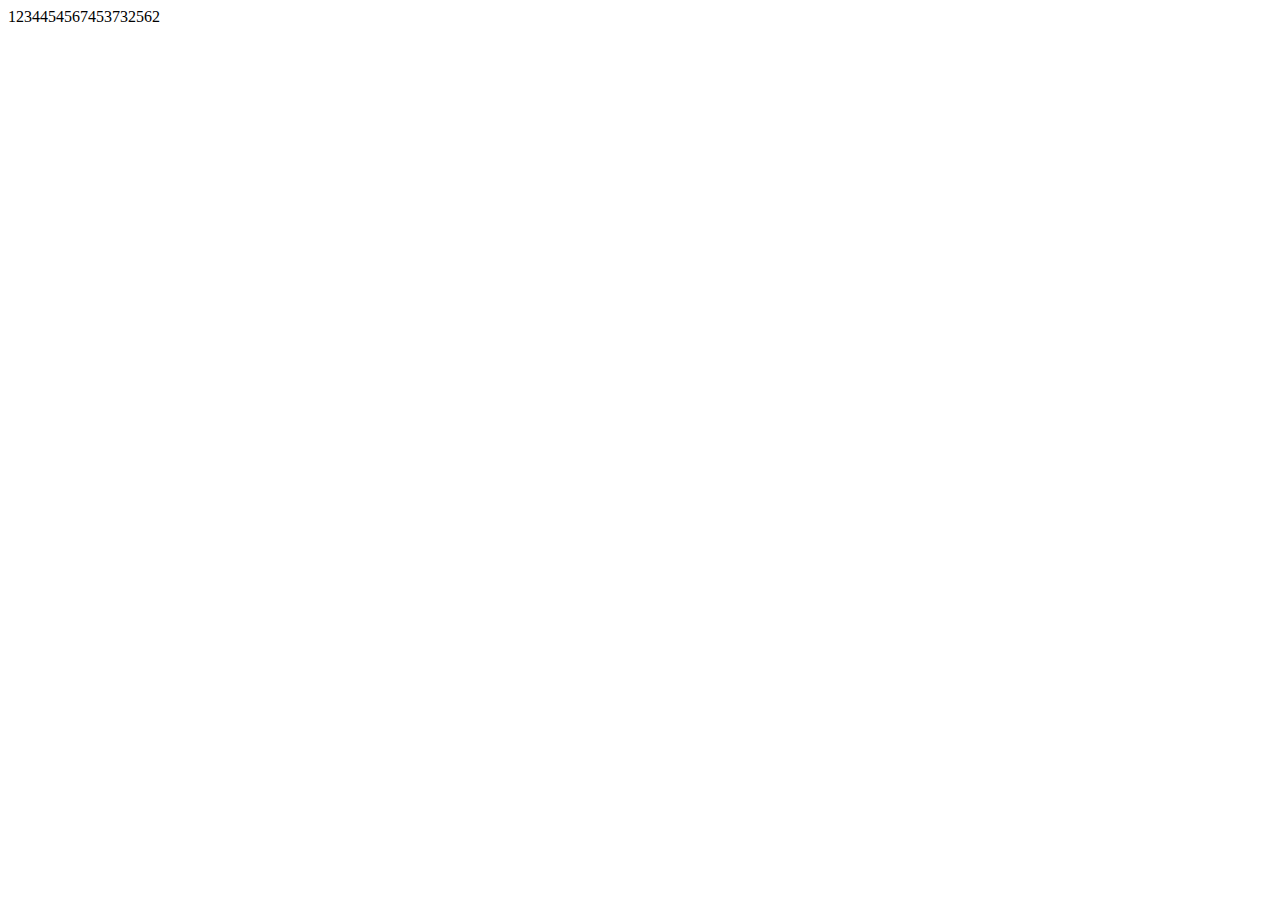
==== index.html @ 3fa96f33 "完成登录的功能" ====
<!DOCTYPE html>
<html lang="en">
  <head>
    <meta charset="UTF-8" />
    <meta name="viewport" content="width=device-width, initial-scale=1.0" />
    <title>Document</title>
  </head>
  <body>
    1234454567453732562
  </body>
</html>
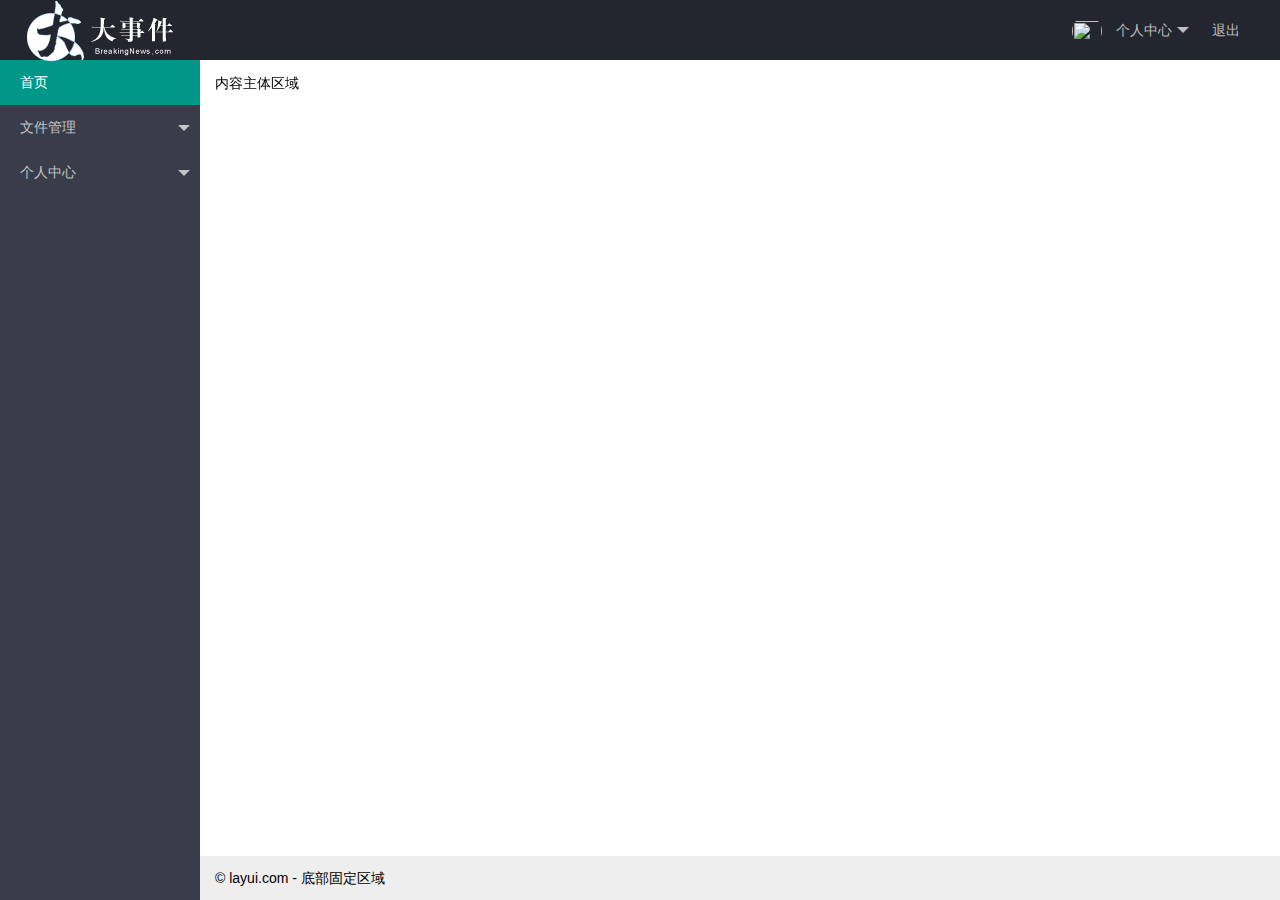
==== commit 70aa3ad8: "完成了记录token和使用弹出层" ====
--- a/index.html
+++ b/index.html
@@ -1,11 +1,83 @@
 <!DOCTYPE html>
-<html lang="en">
+<html>
   <head>
-    <meta charset="UTF-8" />
-    <meta name="viewport" content="width=device-width, initial-scale=1.0" />
-    <title>Document</title>
+    <meta charset="utf-8" />
+    <meta
+      name="viewport"
+      content="width=device-width, initial-scale=1, maximum-scale=1"
+    />
+    <title>layout 后台大布局 - Layui</title>
+    <link rel="stylesheet" href="/assets/lib/layui/css/layui.css" />
   </head>
-  <body>
-    1234454567453732562
+  <body class="layui-layout-body">
+    <div class="layui-layout layui-layout-admin">
+      <div class="layui-header">
+        <div class="layui-logo">
+          <img src="/assets/images/logo.png" alt="" />
+        </div>
+        <!-- 头部区域（可配合layui已有的水平导航） -->
+        <ul class="layui-nav layui-layout-right">
+          <li class="layui-nav-item">
+            <a href="javascript:;">
+              <img src="http://t.cn/RCzsdCq" class="layui-nav-img" />
+              个人中心
+            </a>
+            <dl class="layui-nav-child">
+              <dd><a href="">基本资料</a></dd>
+              <dd><a href="">更换头像</a></dd>
+              <dd><a href="">重置密码</a></dd>
+            </dl>
+          </li>
+          <li class="layui-nav-item"><a href="">退出</a></li>
+        </ul>
+      </div>
+
+      <div class="layui-side layui-bg-black">
+        <div class="layui-side-scroll">
+          <!-- 左侧导航区域（可配合layui已有的垂直导航） -->
+          <ul
+            class="layui-nav layui-nav-tree"
+            lay-shrink="all"
+            lay-filter="test"
+          >
+            <li class="layui-nav-item layui-this"><a href="">首页</a></li>
+            <li class="layui-nav-item">
+              <a class="" href="javascript:;">文件管理</a>
+              <dl class="layui-nav-child">
+                <dd><a href="javascript:;">列表一</a></dd>
+                <dd><a href="javascript:;">列表二</a></dd>
+                <dd><a href="javascript:;">列表三</a></dd>
+                <dd><a href="">超链接</a></dd>
+              </dl>
+            </li>
+            <li class="layui-nav-item">
+              <a href="javascript:;">个人中心</a>
+              <dl class="layui-nav-child">
+                <dd><a href="javascript:;">列表一</a></dd>
+                <dd><a href="javascript:;">列表二</a></dd>
+                <dd><a href="">超链接</a></dd>
+              </dl>
+            </li>
+          </ul>
+        </div>
+      </div>
+
+      <div class="layui-body">
+        <!-- 内容主体区域 -->
+        <div style="padding: 15px;">内容主体区域</div>
+      </div>
+
+      <div class="layui-footer">
+        <!-- 底部固定区域 -->
+        © layui.com - 底部固定区域
+      </div>
+    </div>
+    <script src="/assets/lib/layui/layui.all.js"></script>
+    <script>
+      //JavaScript代码区域
+      layui.use('element', function () {
+        var element = layui.element;
+      });
+    </script>
   </body>
 </html>
--- a/assets/lib/layui/css/layui.css
+++ b/assets/lib/layui/css/layui.css
@@ -0,0 +1,2 @@
+/** layui-v2.5.6 MIT License By https://www.layui.com */
+ .layui-inline,img{display:inline-block;vertical-align:middle}h1,h2,h3,h4,h5,h6{font-weight:400}.layui-edge,.layui-header,.layui-inline,.layui-main{position:relative}.layui-body,.layui-edge,.layui-elip{overflow:hidden}.layui-btn,.layui-edge,.layui-inline,img{vertical-align:middle}.layui-btn,.layui-disabled,.layui-icon,.layui-unselect{-moz-user-select:none;-webkit-user-select:none;-ms-user-select:none}.layui-elip,.layui-form-checkbox span,.layui-form-pane .layui-form-label{text-overflow:ellipsis;white-space:nowrap}.layui-breadcrumb,.layui-tree-btnGroup{visibility:hidden}blockquote,body,button,dd,div,dl,dt,form,h1,h2,h3,h4,h5,h6,input,li,ol,p,pre,td,textarea,th,ul{margin:0;padding:0;-webkit-tap-highlight-color:rgba(0,0,0,0)}a:active,a:hover{outline:0}img{border:none}li{list-style:none}table{border-collapse:collapse;border-spacing:0}h4,h5,h6{font-size:100%}button,input,optgroup,option,select,textarea{font-family:inherit;font-size:inherit;font-style:inherit;font-weight:inherit;outline:0}pre{white-space:pre-wrap;white-space:-moz-pre-wrap;white-space:-pre-wrap;white-space:-o-pre-wrap;word-wrap:break-word}body{line-height:24px;font:14px Helvetica Neue,Helvetica,PingFang SC,Tahoma,Arial,sans-serif}hr{height:1px;margin:10px 0;border:0;clear:both}a{color:#333;text-decoration:none}a:hover{color:#777}a cite{font-style:normal;*cursor:pointer}.layui-border-box,.layui-border-box *{box-sizing:border-box}.layui-box,.layui-box *{box-sizing:content-box}.layui-clear{clear:both;*zoom:1}.layui-clear:after{content:'\20';clear:both;*zoom:1;display:block;height:0}.layui-inline{*display:inline;*zoom:1}.layui-edge{display:inline-block;width:0;height:0;border-width:6px;border-style:dashed;border-color:transparent}.layui-edge-top{top:-4px;border-bottom-color:#999;border-bottom-style:solid}.layui-edge-right{border-left-color:#999;border-left-style:solid}.layui-edge-bottom{top:2px;border-top-color:#999;border-top-style:solid}.layui-edge-left{border-right-color:#999;border-right-style:solid}.layui-disabled,.layui-disabled:hover{color:#d2d2d2!important;cursor:not-allowed!important}.layui-circle{border-radius:100%}.layui-show{display:block!important}.layui-hide{display:none!important}@font-face{font-family:layui-icon;src:url(../font/iconfont.eot?v=256);src:url(../font/iconfont.eot?v=256#iefix) format('embedded-opentype'),url(../font/iconfont.woff2?v=256) format('woff2'),url(../font/iconfont.woff?v=256) format('woff'),url(../font/iconfont.ttf?v=256) format('truetype'),url(../font/iconfont.svg?v=256#layui-icon) format('svg')}.layui-icon{font-family:layui-icon!important;font-size:16px;font-style:normal;-webkit-font-smoothing:antialiased;-moz-osx-font-smoothing:grayscale}.layui-icon-reply-fill:before{content:"\e611"}.layui-icon-set-fill:before{content:"\e614"}.layui-icon-menu-fill:before{content:"\e60f"}.layui-icon-search:before{content:"\e615"}.layui-icon-share:before{content:"\e641"}.layui-icon-set-sm:before{content:"\e620"}.layui-icon-engine:before{content:"\e628"}.layui-icon-close:before{content:"\1006"}.layui-icon-close-fill:before{content:"\1007"}.layui-icon-chart-screen:before{content:"\e629"}.layui-icon-star:before{content:"\e600"}.layui-icon-circle-dot:before{content:"\e617"}.layui-icon-chat:before{content:"\e606"}.layui-icon-release:before{content:"\e609"}.layui-icon-list:before{content:"\e60a"}.layui-icon-chart:before{content:"\e62c"}.layui-icon-ok-circle:before{content:"\1005"}.layui-icon-layim-theme:before{content:"\e61b"}.layui-icon-table:before{content:"\e62d"}.layui-icon-right:before{content:"\e602"}.layui-icon-left:before{content:"\e603"}.layui-icon-cart-simple:before{content:"\e698"}.layui-icon-face-cry:before{content:"\e69c"}.layui-icon-face-smile:before{content:"\e6af"}.layui-icon-survey:before{content:"\e6b2"}.layui-icon-tree:before{content:"\e62e"}.layui-icon-ie:before{content:"\e7bb"}.layui-icon-upload-circle:before{content:"\e62f"}.layui-icon-add-circle:before{content:"\e61f"}.layui-icon-download-circle:before{content:"\e601"}.layui-icon-templeate-1:before{content:"\e630"}.layui-icon-util:before{content:"\e631"}.layui-icon-face-surprised:before{content:"\e664"}.layui-icon-edit:before{content:"\e642"}.layui-icon-speaker:before{content:"\e645"}.layui-icon-down:before{content:"\e61a"}.layui-icon-file:before{content:"\e621"}.layui-icon-layouts:before{content:"\e632"}.layui-icon-rate-half:before{content:"\e6c9"}.layui-icon-add-circle-fine:before{content:"\e608"}.layui-icon-prev-circle:before{content:"\e633"}.layui-icon-read:before{content:"\e705"}.layui-icon-404:before{content:"\e61c"}.layui-icon-carousel:before{content:"\e634"}.layui-icon-help:before{content:"\e607"}.layui-icon-code-circle:before{content:"\e635"}.layui-icon-windows:before{content:"\e67f"}.layui-icon-water:before{content:"\e636"}.layui-icon-username:before{content:"\e66f"}.layui-icon-find-fill:before{content:"\e670"}.layui-icon-about:before{content:"\e60b"}.layui-icon-location:before{content:"\e715"}.layui-icon-up:before{content:"\e619"}.layui-icon-pause:before{content:"\e651"}.layui-icon-date:before{content:"\e637"}.layui-icon-layim-uploadfile:before{content:"\e61d"}.layui-icon-delete:before{content:"\e640"}.layui-icon-play:before{content:"\e652"}.layui-icon-top:before{content:"\e604"}.layui-icon-firefox:before{content:"\e686"}.layui-icon-friends:before{content:"\e612"}.layui-icon-refresh-3:before{content:"\e9aa"}.layui-icon-ok:before{content:"\e605"}.layui-icon-layer:before{content:"\e638"}.layui-icon-face-smile-fine:before{content:"\e60c"}.layui-icon-dollar:before{content:"\e659"}.layui-icon-group:before{content:"\e613"}.layui-icon-layim-download:before{content:"\e61e"}.layui-icon-picture-fine:before{content:"\e60d"}.layui-icon-link:before{content:"\e64c"}.layui-icon-diamond:before{content:"\e735"}.layui-icon-log:before{content:"\e60e"}.layui-icon-key:before{content:"\e683"}.layui-icon-rate-solid:before{content:"\e67a"}.layui-icon-fonts-del:before{content:"\e64f"}.layui-icon-unlink:before{content:"\e64d"}.layui-icon-fonts-clear:before{content:"\e639"}.layui-icon-triangle-r:before{content:"\e623"}.layui-icon-circle:before{content:"\e63f"}.layui-icon-radio:before{content:"\e643"}.layui-icon-align-center:before{content:"\e647"}.layui-icon-align-right:before{content:"\e648"}.layui-icon-align-left:before{content:"\e649"}.layui-icon-loading-1:before{content:"\e63e"}.layui-icon-return:before{content:"\e65c"}.layui-icon-fonts-strong:before{content:"\e62b"}.layui-icon-upload:before{content:"\e67c"}.layui-icon-dialogue:before{content:"\e63a"}.layui-icon-video:before{content:"\e6ed"}.layui-icon-headset:before{content:"\e6fc"}.layui-icon-cellphone-fine:before{content:"\e63b"}.layui-icon-add-1:before{content:"\e654"}.layui-icon-face-smile-b:before{content:"\e650"}.layui-icon-fonts-html:before{content:"\e64b"}.layui-icon-screen-full:before{content:"\e622"}.layui-icon-form:before{content:"\e63c"}.layui-icon-cart:before{content:"\e657"}.layui-icon-camera-fill:before{content:"\e65d"}.layui-icon-tabs:before{content:"\e62a"}.layui-icon-heart-fill:before{content:"\e68f"}.layui-icon-fonts-code:before{content:"\e64e"}.layui-icon-ios:before{content:"\e680"}.layui-icon-at:before{content:"\e687"}.layui-icon-fire:before{content:"\e756"}.layui-icon-set:before{content:"\e716"}.layui-icon-fonts-u:before{content:"\e646"}.layui-icon-triangle-d:before{content:"\e625"}.layui-icon-tips:before{content:"\e702"}.layui-icon-picture:before{content:"\e64a"}.layui-icon-more-vertical:before{content:"\e671"}.layui-icon-bluetooth:before{content:"\e689"}.layui-icon-flag:before{content:"\e66c"}.layui-icon-loading:before{content:"\e63d"}.layui-icon-fonts-i:before{content:"\e644"}.layui-icon-refresh-1:before{content:"\e666"}.layui-icon-rmb:before{content:"\e65e"}.layui-icon-addition:before{content:"\e624"}.layui-icon-home:before{content:"\e68e"}.layui-icon-time:before{content:"\e68d"}.layui-icon-user:before{content:"\e770"}.layui-icon-notice:before{content:"\e667"}.layui-icon-chrome:before{content:"\e68a"}.layui-icon-edge:before{content:"\e68b"}.layui-icon-login-weibo:before{content:"\e675"}.layui-icon-voice:before{content:"\e688"}.layui-icon-upload-drag:before{content:"\e681"}.layui-icon-login-qq:before{content:"\e676"}.layui-icon-snowflake:before{content:"\e6b1"}.layui-icon-heart:before{content:"\e68c"}.layui-icon-logout:before{content:"\e682"}.layui-icon-file-b:before{content:"\e655"}.layui-icon-template:before{content:"\e663"}.layui-icon-transfer:before{content:"\e691"}.layui-icon-auz:before{content:"\e672"}.layui-icon-console:before{content:"\e665"}.layui-icon-app:before{content:"\e653"}.layui-icon-prev:before{content:"\e65a"}.layui-icon-website:before{content:"\e7ae"}.layui-icon-next:before{content:"\e65b"}.layui-icon-component:before{content:"\e857"}.layui-icon-android:before{content:"\e684"}.layui-icon-more:before{content:"\e65f"}.layui-icon-login-wechat:before{content:"\e677"}.layui-icon-shrink-right:before{content:"\e668"}.layui-icon-spread-left:before{content:"\e66b"}.layui-icon-camera:before{content:"\e660"}.layui-icon-note:before{content:"\e66e"}.layui-icon-refresh:before{content:"\e669"}.layui-icon-female:before{content:"\e661"}.layui-icon-male:before{content:"\e662"}.layui-icon-screen-restore:before{content:"\e758"}.layui-icon-password:before{content:"\e673"}.layui-icon-senior:before{content:"\e674"}.layui-icon-theme:before{content:"\e66a"}.layui-icon-tread:before{content:"\e6c5"}.layui-icon-praise:before{content:"\e6c6"}.layui-icon-star-fill:before{content:"\e658"}.layui-icon-rate:before{content:"\e67b"}.layui-icon-template-1:before{content:"\e656"}.layui-icon-vercode:before{content:"\e679"}.layui-icon-service:before{content:"\e626"}.layui-icon-cellphone:before{content:"\e678"}.layui-icon-print:before{content:"\e66d"}.layui-icon-cols:before{content:"\e610"}.layui-icon-wifi:before{content:"\e7e0"}.layui-icon-export:before{content:"\e67d"}.layui-icon-rss:before{content:"\e808"}.layui-icon-slider:before{content:"\e714"}.layui-icon-email:before{content:"\e618"}.layui-icon-subtraction:before{content:"\e67e"}.layui-icon-mike:before{content:"\e6dc"}.layui-icon-light:before{content:"\e748"}.layui-icon-gift:before{content:"\e627"}.layui-icon-mute:before{content:"\e685"}.layui-icon-reduce-circle:before{content:"\e616"}.layui-icon-music:before{content:"\e690"}.layui-main{width:1140px;margin:0 auto}.layui-header{z-index:1000;height:60px}.layui-header a:hover{transition:all .5s;-webkit-transition:all .5s}.layui-side{position:fixed;left:0;top:0;bottom:0;z-index:999;width:200px;overflow-x:hidden}.layui-side-scroll{position:relative;width:220px;height:100%;overflow-x:hidden}.layui-body{position:absolute;left:200px;right:0;top:0;bottom:0;z-index:998;width:auto;overflow-y:auto;box-sizing:border-box}.layui-layout-body{overflow:hidden}.layui-layout-admin .layui-header{background-color:#23262E}.layui-layout-admin .layui-side{top:60px;width:200px;overflow-x:hidden}.layui-layout-admin .layui-body{position:fixed;top:60px;bottom:44px}.layui-layout-admin .layui-main{width:auto;margin:0 15px}.layui-layout-admin .layui-footer{position:fixed;left:200px;right:0;bottom:0;height:44px;line-height:44px;padding:0 15px;background-color:#eee}.layui-layout-admin .layui-logo{position:absolute;left:0;top:0;width:200px;height:100%;line-height:60px;text-align:center;color:#009688;font-size:16px}.layui-layout-admin .layui-header .layui-nav{background:0 0}.layui-layout-left{position:absolute!important;left:200px;top:0}.layui-layout-right{position:absolute!important;right:0;top:0}.layui-container{position:relative;margin:0 auto;padding:0 15px;box-sizing:border-box}.layui-fluid{position:relative;margin:0 auto;padding:0 15px}.layui-row:after,.layui-row:before{content:'';display:block;clear:both}.layui-col-lg1,.layui-col-lg10,.layui-col-lg11,.layui-col-lg12,.layui-col-lg2,.layui-col-lg3,.layui-col-lg4,.layui-col-lg5,.layui-col-lg6,.layui-col-lg7,.layui-col-lg8,.layui-col-lg9,.layui-col-md1,.layui-col-md10,.layui-col-md11,.layui-col-md12,.layui-col-md2,.layui-col-md3,.layui-col-md4,.layui-col-md5,.layui-col-md6,.layui-col-md7,.layui-col-md8,.layui-col-md9,.layui-col-sm1,.layui-col-sm10,.layui-col-sm11,.layui-col-sm12,.layui-col-sm2,.layui-col-sm3,.layui-col-sm4,.layui-col-sm5,.layui-col-sm6,.layui-col-sm7,.layui-col-sm8,.layui-col-sm9,.layui-col-xs1,.layui-col-xs10,.layui-col-xs11,.layui-col-xs12,.layui-col-xs2,.layui-col-xs3,.layui-col-xs4,.layui-col-xs5,.layui-col-xs6,.layui-col-xs7,.layui-col-xs8,.layui-col-xs9{position:relative;display:block;box-sizing:border-box}.layui-col-xs1,.layui-col-xs10,.layui-col-xs11,.layui-col-xs12,.layui-col-xs2,.layui-col-xs3,.layui-col-xs4,.layui-col-xs5,.layui-col-xs6,.layui-col-xs7,.layui-col-xs8,.layui-col-xs9{float:left}.layui-col-xs1{width:8.33333333%}.layui-col-xs2{width:16.66666667%}.layui-col-xs3{width:25%}.layui-col-xs4{width:33.33333333%}.layui-col-xs5{width:41.66666667%}.layui-col-xs6{width:50%}.layui-col-xs7{width:58.33333333%}.layui-col-xs8{width:66.66666667%}.layui-col-xs9{width:75%}.layui-col-xs10{width:83.33333333%}.layui-col-xs11{width:91.66666667%}.layui-col-xs12{width:100%}.layui-col-xs-offset1{margin-left:8.33333333%}.layui-col-xs-offset2{margin-left:16.66666667%}.layui-col-xs-offset3{margin-left:25%}.layui-col-xs-offset4{margin-left:33.33333333%}.layui-col-xs-offset5{margin-left:41.66666667%}.layui-col-xs-offset6{margin-left:50%}.layui-col-xs-offset7{margin-left:58.33333333%}.layui-col-xs-offset8{margin-left:66.66666667%}.layui-col-xs-offset9{margin-left:75%}.layui-col-xs-offset10{margin-left:83.33333333%}.layui-col-xs-offset11{margin-left:91.66666667%}.layui-col-xs-offset12{margin-left:100%}@media screen and (max-width:768px){.layui-hide-xs{display:none!important}.layui-show-xs-block{display:block!important}.layui-show-xs-inline{display:inline!important}.layui-show-xs-inline-block{display:inline-block!important}}@media screen and (min-width:768px){.layui-container{width:750px}.layui-hide-sm{display:none!important}.layui-show-sm-block{display:block!important}.layui-show-sm-inline{display:inline!important}.layui-show-sm-inline-block{display:inline-block!important}.layui-col-sm1,.layui-col-sm10,.layui-col-sm11,.layui-col-sm12,.layui-col-sm2,.layui-col-sm3,.layui-col-sm4,.layui-col-sm5,.layui-col-sm6,.layui-col-sm7,.layui-col-sm8,.layui-col-sm9{float:left}.layui-col-sm1{width:8.33333333%}.layui-col-sm2{width:16.66666667%}.layui-col-sm3{width:25%}.layui-col-sm4{width:33.33333333%}.layui-col-sm5{width:41.66666667%}.layui-col-sm6{width:50%}.layui-col-sm7{width:58.33333333%}.layui-col-sm8{width:66.66666667%}.layui-col-sm9{width:75%}.layui-col-sm10{width:83.33333333%}.layui-col-sm11{width:91.66666667%}.layui-col-sm12{width:100%}.layui-col-sm-offset1{margin-left:8.33333333%}.layui-col-sm-offset2{margin-left:16.66666667%}.layui-col-sm-offset3{margin-left:25%}.layui-col-sm-offset4{margin-left:33.33333333%}.layui-col-sm-offset5{margin-left:41.66666667%}.layui-col-sm-offset6{margin-left:50%}.layui-col-sm-offset7{margin-left:58.33333333%}.layui-col-sm-offset8{margin-left:66.66666667%}.layui-col-sm-offset9{margin-left:75%}.layui-col-sm-offset10{margin-left:83.33333333%}.layui-col-sm-offset11{margin-left:91.66666667%}.layui-col-sm-offset12{margin-left:100%}}@media screen and (min-width:992px){.layui-container{width:970px}.layui-hide-md{display:none!important}.layui-show-md-block{display:block!important}.layui-show-md-inline{display:inline!important}.layui-show-md-inline-block{display:inline-block!important}.layui-col-md1,.layui-col-md10,.layui-col-md11,.layui-col-md12,.layui-col-md2,.layui-col-md3,.layui-col-md4,.layui-col-md5,.layui-col-md6,.layui-col-md7,.layui-col-md8,.layui-col-md9{float:left}.layui-col-md1{width:8.33333333%}.layui-col-md2{width:16.66666667%}.layui-col-md3{width:25%}.layui-col-md4{width:33.33333333%}.layui-col-md5{width:41.66666667%}.layui-col-md6{width:50%}.layui-col-md7{width:58.33333333%}.layui-col-md8{width:66.66666667%}.layui-col-md9{width:75%}.layui-col-md10{width:83.33333333%}.layui-col-md11{width:91.66666667%}.layui-col-md12{width:100%}.layui-col-md-offset1{margin-left:8.33333333%}.layui-col-md-offset2{margin-left:16.66666667%}.layui-col-md-offset3{margin-left:25%}.layui-col-md-offset4{margin-left:33.33333333%}.layui-col-md-offset5{margin-left:41.66666667%}.layui-col-md-offset6{margin-left:50%}.layui-col-md-offset7{margin-left:58.33333333%}.layui-col-md-offset8{margin-left:66.66666667%}.layui-col-md-offset9{margin-left:75%}.layui-col-md-offset10{margin-left:83.33333333%}.layui-col-md-offset11{margin-left:91.66666667%}.layui-col-md-offset12{margin-left:100%}}@media screen and (min-width:1200px){.layui-container{width:1170px}.layui-hide-lg{display:none!important}.layui-show-lg-block{display:block!important}.layui-show-lg-inline{display:inline!important}.layui-show-lg-inline-block{display:inline-block!important}.layui-col-lg1,.layui-col-lg10,.layui-col-lg11,.layui-col-lg12,.layui-col-lg2,.layui-col-lg3,.layui-col-lg4,.layui-col-lg5,.layui-col-lg6,.layui-col-lg7,.layui-col-lg8,.layui-col-lg9{float:left}.layui-col-lg1{width:8.33333333%}.layui-col-lg2{width:16.66666667%}.layui-col-lg3{width:25%}.layui-col-lg4{width:33.33333333%}.layui-col-lg5{width:41.66666667%}.layui-col-lg6{width:50%}.layui-col-lg7{width:58.33333333%}.layui-col-lg8{width:66.66666667%}.layui-col-lg9{width:75%}.layui-col-lg10{width:83.33333333%}.layui-col-lg11{width:91.66666667%}.layui-col-lg12{width:100%}.layui-col-lg-offset1{margin-left:8.33333333%}.layui-col-lg-offset2{margin-left:16.66666667%}.layui-col-lg-offset3{margin-left:25%}.layui-col-lg-offset4{margin-left:33.33333333%}.layui-col-lg-offset5{margin-left:41.66666667%}.layui-col-lg-offset6{margin-left:50%}.layui-col-lg-offset7{margin-left:58.33333333%}.layui-col-lg-offset8{margin-left:66.66666667%}.layui-col-lg-offset9{margin-left:75%}.layui-col-lg-offset10{margin-left:83.33333333%}.layui-col-lg-offset11{margin-left:91.66666667%}.layui-col-lg-offset12{margin-left:100%}}.layui-col-space1{margin:-.5px}.layui-col-space1>*{padding:.5px}.layui-col-space2{margin:-1px}.layui-col-space2>*{padding:1px}.layui-col-space4{margin:-2px}.layui-col-space4>*{padding:2px}.layui-col-space5{margin:-2.5px}.layui-col-space5>*{padding:2.5px}.layui-col-space6{margin:-3px}.layui-col-space6>*{padding:3px}.layui-col-space8{margin:-4px}.layui-col-space8>*{padding:4px}.layui-col-space10{margin:-5px}.layui-col-space10>*{padding:5px}.layui-col-space12{margin:-6px}.layui-col-space12>*{padding:6px}.layui-col-space14{margin:-7px}.layui-col-space14>*{padding:7px}.layui-col-space15{margin:-7.5px}.layui-col-space15>*{padding:7.5px}.layui-col-space16{margin:-8px}.layui-col-space16>*{padding:8px}.layui-col-space18{margin:-9px}.layui-col-space18>*{padding:9px}.layui-col-space20{margin:-10px}.layui-col-space20>*{padding:10px}.layui-col-space22{margin:-11px}.layui-col-space22>*{padding:11px}.layui-col-space24{margin:-12px}.layui-col-space24>*{padding:12px}.layui-col-space25{margin:-12.5px}.layui-col-space25>*{padding:12.5px}.layui-col-space26{margin:-13px}.layui-col-space26>*{padding:13px}.layui-col-space28{margin:-14px}.layui-col-space28>*{padding:14px}.layui-col-space30{margin:-15px}.layui-col-space30>*{padding:15px}.layui-btn,.layui-input,.layui-select,.layui-textarea,.layui-upload-button{outline:0;-webkit-appearance:none;transition:all .3s;-webkit-transition:all .3s;box-sizing:border-box}.layui-elem-quote{margin-bottom:10px;padding:15px;line-height:22px;border-left:5px solid #009688;border-radius:0 2px 2px 0;background-color:#f2f2f2}.layui-quote-nm{border-style:solid;border-width:1px 1px 1px 5px;background:0 0}.layui-elem-field{margin-bottom:10px;padding:0;border-width:1px;border-style:solid}.layui-elem-field legend{margin-left:20px;padding:0 10px;font-size:20px;font-weight:300}.layui-field-title{margin:10px 0 20px;border-width:1px 0 0}.layui-field-box{padding:10px 15px}.layui-field-title .layui-field-box{padding:10px 0}.layui-progress{position:relative;height:6px;border-radius:20px;background-color:#e2e2e2}.layui-progress-bar{position:absolute;left:0;top:0;width:0;max-width:100%;height:6px;border-radius:20px;text-align:right;background-color:#5FB878;transition:all .3s;-webkit-transition:all .3s}.layui-progress-big,.layui-progress-big .layui-progress-bar{height:18px;line-height:18px}.layui-progress-text{position:relative;top:-20px;line-height:18px;font-size:12px;color:#666}.layui-progress-big .layui-progress-text{position:static;padding:0 10px;color:#fff}.layui-collapse{border-width:1px;border-style:solid;border-radius:2px}.layui-colla-content,.layui-colla-item{border-top-width:1px;border-top-style:solid}.layui-colla-item:first-child{border-top:none}.layui-colla-title{position:relative;height:42px;line-height:42px;padding:0 15px 0 35px;color:#333;background-color:#f2f2f2;cursor:pointer;font-size:14px;overflow:hidden}.layui-colla-content{display:none;padding:10px 15px;line-height:22px;color:#666}.layui-colla-icon{position:absolute;left:15px;top:0;font-size:14px}.layui-card{margin-bottom:15px;border-radius:2px;background-color:#fff;box-shadow:0 1px 2px 0 rgba(0,0,0,.05)}.layui-card:last-child{margin-bottom:0}.layui-card-header{position:relative;height:42px;line-height:42px;padding:0 15px;border-bottom:1px solid #f6f6f6;color:#333;border-radius:2px 2px 0 0;font-size:14px}.layui-bg-black,.layui-bg-blue,.layui-bg-cyan,.layui-bg-green,.layui-bg-orange,.layui-bg-red{color:#fff!important}.layui-card-body{position:relative;padding:10px 15px;line-height:24px}.layui-card-body[pad15]{padding:15px}.layui-card-body[pad20]{padding:20px}.layui-card-body .layui-table{margin:5px 0}.layui-card .layui-tab{margin:0}.layui-panel-window{position:relative;padding:15px;border-radius:0;border-top:5px solid #E6E6E6;background-color:#fff}.layui-auxiliar-moving{position:fixed;left:0;right:0;top:0;bottom:0;width:100%;height:100%;background:0 0;z-index:9999999999}.layui-form-label,.layui-form-mid,.layui-form-select,.layui-input-block,.layui-input-inline,.layui-textarea{position:relative}.layui-bg-red{background-color:#FF5722!important}.layui-bg-orange{background-color:#FFB800!important}.layui-bg-green{background-color:#009688!important}.layui-bg-cyan{background-color:#2F4056!important}.layui-bg-blue{background-color:#1E9FFF!important}.layui-bg-black{background-color:#393D49!important}.layui-bg-gray{background-color:#eee!important;color:#666!important}.layui-badge-rim,.layui-colla-content,.layui-colla-item,.layui-collapse,.layui-elem-field,.layui-form-pane .layui-form-item[pane],.layui-form-pane .layui-form-label,.layui-input,.layui-layedit,.layui-layedit-tool,.layui-quote-nm,.layui-select,.layui-tab-bar,.layui-tab-card,.layui-tab-title,.layui-tab-title .layui-this:after,.layui-textarea{border-color:#e6e6e6}.layui-timeline-item:before,hr{background-color:#e6e6e6}.layui-text{line-height:22px;font-size:14px;color:#666}.layui-text h1,.layui-text h2,.layui-text h3{font-weight:500;color:#333}.layui-text h1{font-size:30px}.layui-text h2{font-size:24px}.layui-text h3{font-size:18px}.layui-text a:not(.layui-btn){color:#01AAED}.layui-text a:not(.layui-btn):hover{text-decoration:underline}.layui-text ul{padding:5px 0 5px 15px}.layui-text ul li{margin-top:5px;list-style-type:disc}.layui-text em,.layui-word-aux{color:#999!important;padding:0 5px!important}.layui-btn{display:inline-block;height:38px;line-height:38px;padding:0 18px;background-color:#009688;color:#fff;white-space:nowrap;text-align:center;font-size:14px;border:none;border-radius:2px;cursor:pointer}.layui-btn:hover{opacity:.8;filter:alpha(opacity=80);color:#fff}.layui-btn:active{opacity:1;filter:alpha(opacity=100)}.layui-btn+.layui-btn{margin-left:10px}.layui-btn-container{font-size:0}.layui-btn-container .layui-btn{margin-right:10px;margin-bottom:10px}.layui-btn-container .layui-btn+.layui-btn{margin-left:0}.layui-table .layui-btn-container .layui-btn{margin-bottom:9px}.layui-btn-radius{border-radius:100px}.layui-btn .layui-icon{margin-right:3px;font-size:18px;vertical-align:bottom;vertical-align:middle\9}.layui-btn-primary{border:1px solid #C9C9C9;background-color:#fff;color:#555}.layui-btn-primary:hover{border-color:#009688;color:#333}.layui-btn-normal{background-color:#1E9FFF}.layui-btn-warm{background-color:#FFB800}.layui-btn-danger{background-color:#FF5722}.layui-btn-checked{background-color:#5FB878}.layui-btn-disabled,.layui-btn-disabled:active,.layui-btn-disabled:hover{border:1px solid #e6e6e6;background-color:#FBFBFB;color:#C9C9C9;cursor:not-allowed;opacity:1}.layui-btn-lg{height:44px;line-height:44px;padding:0 25px;font-size:16px}.layui-btn-sm{height:30px;line-height:30px;padding:0 10px;font-size:12px}.layui-btn-sm i{font-size:16px!important}.layui-btn-xs{height:22px;line-height:22px;padding:0 5px;font-size:12px}.layui-btn-xs i{font-size:14px!important}.layui-btn-group{display:inline-block;vertical-align:middle;font-size:0}.layui-btn-group .layui-btn{margin-left:0!important;margin-right:0!important;border-left:1px solid rgba(255,255,255,.5);border-radius:0}.layui-btn-group .layui-btn-primary{border-left:none}.layui-btn-group .layui-btn-primary:hover{border-color:#C9C9C9;color:#009688}.layui-btn-group .layui-btn:first-child{border-left:none;border-radius:2px 0 0 2px}.layui-btn-group .layui-btn-primary:first-child{border-left:1px solid #c9c9c9}.layui-btn-group .layui-btn:last-child{border-radius:0 2px 2px 0}.layui-btn-group .layui-btn+.layui-btn{margin-left:0}.layui-btn-group+.layui-btn-group{margin-left:10px}.layui-btn-fluid{width:100%}.layui-input,.layui-select,.layui-textarea{height:38px;line-height:1.3;line-height:38px\9;border-width:1px;border-style:solid;background-color:#fff;border-radius:2px}.layui-input::-webkit-input-placeholder,.layui-select::-webkit-input-placeholder,.layui-textarea::-webkit-input-placeholder{line-height:1.3}.layui-input,.layui-textarea{display:block;width:100%;padding-left:10px}.layui-input:hover,.layui-textarea:hover{border-color:#D2D2D2!important}.layui-input:focus,.layui-textarea:focus{border-color:#C9C9C9!important}.layui-textarea{min-height:100px;height:auto;line-height:20px;padding:6px 10px;resize:vertical}.layui-select{padding:0 10px}.layui-form input[type=checkbox],.layui-form input[type=radio],.layui-form select{display:none}.layui-form [lay-ignore]{display:initial}.layui-form-item{margin-bottom:15px;clear:both;*zoom:1}.layui-form-item:after{content:'\20';clear:both;*zoom:1;display:block;height:0}.layui-form-label{float:left;display:block;padding:9px 15px;width:80px;font-weight:400;line-height:20px;text-align:right}.layui-form-label-col{display:block;float:none;padding:9px 0;line-height:20px;text-align:left}.layui-form-item .layui-inline{margin-bottom:5px;margin-right:10px}.layui-input-block{margin-left:110px;min-height:36px}.layui-input-inline{display:inline-block;vertical-align:middle}.layui-form-item .layui-input-inline{float:left;width:190px;margin-right:10px}.layui-form-text .layui-input-inline{width:auto}.layui-form-mid{float:left;display:block;padding:9px 0!important;line-height:20px;margin-right:10px}.layui-form-danger+.layui-form-select .layui-input,.layui-form-danger:focus{border-color:#FF5722!important}.layui-form-select .layui-input{padding-right:30px;cursor:pointer}.layui-form-select .layui-edge{position:absolute;right:10px;top:50%;margin-top:-3px;cursor:pointer;border-width:6px;border-top-color:#c2c2c2;border-top-style:solid;transition:all .3s;-webkit-transition:all .3s}.layui-form-select dl{display:none;position:absolute;left:0;top:42px;padding:5px 0;z-index:899;min-width:100%;border:1px solid #d2d2d2;max-height:300px;overflow-y:auto;background-color:#fff;border-radius:2px;box-shadow:0 2px 4px rgba(0,0,0,.12);box-sizing:border-box}.layui-form-select dl dd,.layui-form-select dl dt{padding:0 10px;line-height:36px;white-space:nowrap;overflow:hidden;text-overflow:ellipsis}.layui-form-select dl dt{font-size:12px;color:#999}.layui-form-select dl dd{cursor:pointer}.layui-form-select dl dd:hover{background-color:#f2f2f2;-webkit-transition:.5s all;transition:.5s all}.layui-form-select .layui-select-group dd{padding-left:20px}.layui-form-select dl dd.layui-select-tips{padding-left:10px!important;color:#999}.layui-form-select dl dd.layui-this{background-color:#5FB878;color:#fff}.layui-form-checkbox,.layui-form-select dl dd.layui-disabled{background-color:#fff}.layui-form-selected dl{display:block}.layui-form-checkbox,.layui-form-checkbox *,.layui-form-switch{display:inline-block;vertical-align:middle}.layui-form-selected .layui-edge{margin-top:-9px;-webkit-transform:rotate(180deg);transform:rotate(180deg);margin-top:-3px\9}:root .layui-form-selected .layui-edge{margin-top:-9px\0/IE9}.layui-form-selectup dl{top:auto;bottom:42px}.layui-select-none{margin:5px 0;text-align:center;color:#999}.layui-select-disabled .layui-disabled{border-color:#eee!important}.layui-select-disabled .layui-edge{border-top-color:#d2d2d2}.layui-form-checkbox{position:relative;height:30px;line-height:30px;margin-right:10px;padding-right:30px;cursor:pointer;font-size:0;-webkit-transition:.1s linear;transition:.1s linear;box-sizing:border-box}.layui-form-checkbox span{padding:0 10px;height:100%;font-size:14px;border-radius:2px 0 0 2px;background-color:#d2d2d2;color:#fff;overflow:hidden}.layui-form-checkbox:hover span{background-color:#c2c2c2}.layui-form-checkbox i{position:absolute;right:0;top:0;width:30px;height:28px;border:1px solid #d2d2d2;border-left:none;border-radius:0 2px 2px 0;color:#fff;font-size:20px;text-align:center}.layui-form-checkbox:hover i{border-color:#c2c2c2;color:#c2c2c2}.layui-form-checked,.layui-form-checked:hover{border-color:#5FB878}.layui-form-checked span,.layui-form-checked:hover span{background-color:#5FB878}.layui-form-checked i,.layui-form-checked:hover i{color:#5FB878}.layui-form-item .layui-form-checkbox{margin-top:4px}.layui-form-checkbox[lay-skin=primary]{height:auto!important;line-height:normal!important;min-width:18px;min-height:18px;border:none!important;margin-right:0;padding-left:28px;padding-right:0;background:0 0}.layui-form-checkbox[lay-skin=primary] span{padding-left:0;padding-right:15px;line-height:18px;background:0 0;color:#666}.layui-form-checkbox[lay-skin=primary] i{right:auto;left:0;width:16px;height:16px;line-height:16px;border:1px solid #d2d2d2;font-size:12px;border-radius:2px;background-color:#fff;-webkit-transition:.1s linear;transition:.1s linear}.layui-form-checkbox[lay-skin=primary]:hover i{border-color:#5FB878;color:#fff}.layui-form-checked[lay-skin=primary] i{border-color:#5FB878!important;background-color:#5FB878;color:#fff}.layui-checkbox-disbaled[lay-skin=primary] span{background:0 0!important;color:#c2c2c2}.layui-checkbox-disbaled[lay-skin=primary]:hover i{border-color:#d2d2d2}.layui-form-item .layui-form-checkbox[lay-skin=primary]{margin-top:10px}.layui-form-switch{position:relative;height:22px;line-height:22px;min-width:35px;padding:0 5px;margin-top:8px;border:1px solid #d2d2d2;border-radius:20px;cursor:pointer;background-color:#fff;-webkit-transition:.1s linear;transition:.1s linear}.layui-form-switch i{position:absolute;left:5px;top:3px;width:16px;height:16px;border-radius:20px;background-color:#d2d2d2;-webkit-transition:.1s linear;transition:.1s linear}.layui-form-switch em{position:relative;top:0;width:25px;margin-left:21px;padding:0!important;text-align:center!important;color:#999!important;font-style:normal!important;font-size:12px}.layui-form-onswitch{border-color:#5FB878;background-color:#5FB878}.layui-checkbox-disbaled,.layui-checkbox-disbaled i{border-color:#e2e2e2!important}.layui-form-onswitch i{left:100%;margin-left:-21px;background-color:#fff}.layui-form-onswitch em{margin-left:5px;margin-right:21px;color:#fff!important}.layui-checkbox-disbaled span{background-color:#e2e2e2!important}.layui-checkbox-disbaled:hover i{color:#fff!important}[lay-radio]{display:none}.layui-form-radio,.layui-form-radio *{display:inline-block;vertical-align:middle}.layui-form-radio{line-height:28px;margin:6px 10px 0 0;padding-right:10px;cursor:pointer;font-size:0}.layui-form-radio *{font-size:14px}.layui-form-radio>i{margin-right:8px;font-size:22px;color:#c2c2c2}.layui-form-radio>i:hover,.layui-form-radioed>i{color:#5FB878}.layui-radio-disbaled>i{color:#e2e2e2!important}.layui-form-pane .layui-form-label{width:110px;padding:8px 15px;height:38px;line-height:20px;border-width:1px;border-style:solid;border-radius:2px 0 0 2px;text-align:center;background-color:#FBFBFB;overflow:hidden;box-sizing:border-box}.layui-form-pane .layui-input-inline{margin-left:-1px}.layui-form-pane .layui-input-block{margin-left:110px;left:-1px}.layui-form-pane .layui-input{border-radius:0 2px 2px 0}.layui-form-pane .layui-form-text .layui-form-label{float:none;width:100%;border-radius:2px;box-sizing:border-box;text-align:left}.layui-form-pane .layui-form-text .layui-input-inline{display:block;margin:0;top:-1px;clear:both}.layui-form-pane .layui-form-text .layui-input-block{margin:0;left:0;top:-1px}.layui-form-pane .layui-form-text .layui-textarea{min-height:100px;border-radius:0 0 2px 2px}.layui-form-pane .layui-form-checkbox{margin:4px 0 4px 10px}.layui-form-pane .layui-form-radio,.layui-form-pane .layui-form-switch{margin-top:6px;margin-left:10px}.layui-form-pane .layui-form-item[pane]{position:relative;border-width:1px;border-style:solid}.layui-form-pane .layui-form-item[pane] .layui-form-label{position:absolute;left:0;top:0;height:100%;border-width:0 1px 0 0}.layui-form-pane .layui-form-item[pane] .layui-input-inline{margin-left:110px}@media screen and (max-width:450px){.layui-form-item .layui-form-label{text-overflow:ellipsis;overflow:hidden;white-space:nowrap}.layui-form-item .layui-inline{display:block;margin-right:0;margin-bottom:20px;clear:both}.layui-form-item .layui-inline:after{content:'\20';clear:both;display:block;height:0}.layui-form-item .layui-input-inline{display:block;float:none;left:-3px;width:auto;margin:0 0 10px 112px}.layui-form-item .layui-input-inline+.layui-form-mid{margin-left:110px;top:-5px;padding:0}.layui-form-item .layui-form-checkbox{margin-right:5px;margin-bottom:5px}}.layui-layedit{border-width:1px;border-style:solid;border-radius:2px}.layui-layedit-tool{padding:3px 5px;border-bottom-width:1px;border-bottom-style:solid;font-size:0}.layedit-tool-fixed{position:fixed;top:0;border-top:1px solid #e2e2e2}.layui-layedit-tool .layedit-tool-mid,.layui-layedit-tool .layui-icon{display:inline-block;vertical-align:middle;text-align:center;font-size:14px}.layui-layedit-tool .layui-icon{position:relative;width:32px;height:30px;line-height:30px;margin:3px 5px;color:#777;cursor:pointer;border-radius:2px}.layui-layedit-tool .layui-icon:hover{color:#393D49}.layui-layedit-tool .layui-icon:active{color:#000}.layui-layedit-tool .layedit-tool-active{background-color:#e2e2e2;color:#000}.layui-layedit-tool .layui-disabled,.layui-layedit-tool .layui-disabled:hover{color:#d2d2d2;cursor:not-allowed}.layui-layedit-tool .layedit-tool-mid{width:1px;height:18px;margin:0 10px;background-color:#d2d2d2}.layedit-tool-html{width:50px!important;font-size:30px!important}.layedit-tool-b,.layedit-tool-code,.layedit-tool-help{font-size:16px!important}.layedit-tool-d,.layedit-tool-face,.layedit-tool-image,.layedit-tool-unlink{font-size:18px!important}.layedit-tool-image input{position:absolute;font-size:0;left:0;top:0;width:100%;height:100%;opacity:.01;filter:Alpha(opacity=1);cursor:pointer}.layui-layedit-iframe iframe{display:block;width:100%}#LAY_layedit_code{overflow:hidden}.layui-laypage{display:inline-block;*display:inline;*zoom:1;vertical-align:middle;margin:10px 0;font-size:0}.layui-laypage>a:first-child,.layui-laypage>a:first-child em{border-radius:2px 0 0 2px}.layui-laypage>a:last-child,.layui-laypage>a:last-child em{border-radius:0 2px 2px 0}.layui-laypage>:first-child{margin-left:0!important}.layui-laypage>:last-child{margin-right:0!important}.layui-laypage a,.layui-laypage button,.layui-laypage input,.layui-laypage select,.layui-laypage span{border:1px solid #e2e2e2}.layui-laypage a,.layui-laypage span{display:inline-block;*display:inline;*zoom:1;vertical-align:middle;padding:0 15px;height:28px;line-height:28px;margin:0 -1px 5px 0;background-color:#fff;color:#333;font-size:12px}.layui-flow-more a *,.layui-laypage input,.layui-table-view select[lay-ignore]{display:inline-block}.layui-laypage a:hover{color:#009688}.layui-laypage em{font-style:normal}.layui-laypage .layui-laypage-spr{color:#999;font-weight:700}.layui-laypage a{text-decoration:none}.layui-laypage .layui-laypage-curr{position:relative}.layui-laypage .layui-laypage-curr em{position:relative;color:#fff}.layui-laypage .layui-laypage-curr .layui-laypage-em{position:absolute;left:-1px;top:-1px;padding:1px;width:100%;height:100%;background-color:#009688}.layui-laypage-em{border-radius:2px}.layui-laypage-next em,.layui-laypage-prev em{font-family:Sim sun;font-size:16px}.layui-laypage .layui-laypage-count,.layui-laypage .layui-laypage-limits,.layui-laypage .layui-laypage-refresh,.layui-laypage .layui-laypage-skip{margin-left:10px;margin-right:10px;padding:0;border:none}.layui-laypage .layui-laypage-limits,.layui-laypage .layui-laypage-refresh{vertical-align:top}.layui-laypage .layui-laypage-refresh i{font-size:18px;cursor:pointer}.layui-laypage select{height:22px;padding:3px;border-radius:2px;cursor:pointer}.layui-laypage .layui-laypage-skip{height:30px;line-height:30px;color:#999}.layui-laypage button,.layui-laypage input{height:30px;line-height:30px;border-radius:2px;vertical-align:top;background-color:#fff;box-sizing:border-box}.layui-laypage input{width:40px;margin:0 10px;padding:0 3px;text-align:center}.layui-laypage input:focus,.layui-laypage select:focus{border-color:#009688!important}.layui-laypage button{margin-left:10px;padding:0 10px;cursor:pointer}.layui-table,.layui-table-view{margin:10px 0}.layui-flow-more{margin:10px 0;text-align:center;color:#999;font-size:14px}.layui-flow-more a{height:32px;line-height:32px}.layui-flow-more a *{vertical-align:top}.layui-flow-more a cite{padding:0 20px;border-radius:3px;background-color:#eee;color:#333;font-style:normal}.layui-flow-more a cite:hover{opacity:.8}.layui-flow-more a i{font-size:30px;color:#737383}.layui-table{width:100%;background-color:#fff;color:#666}.layui-table tr{transition:all .3s;-webkit-transition:all .3s}.layui-table th{text-align:left;font-weight:400}.layui-table tbody tr:hover,.layui-table thead tr,.layui-table-click,.layui-table-header,.layui-table-hover,.layui-table-mend,.layui-table-patch,.layui-table-tool,.layui-table-total,.layui-table-total tr,.layui-table[lay-even] tr:nth-child(even){background-color:#f2f2f2}.layui-table td,.layui-table th,.layui-table-col-set,.layui-table-fixed-r,.layui-table-grid-down,.layui-table-header,.layui-table-page,.layui-table-tips-main,.layui-table-tool,.layui-table-total,.layui-table-view,.layui-table[lay-skin=line],.layui-table[lay-skin=row]{border-width:1px;border-style:solid;border-color:#e6e6e6}.layui-table td,.layui-table th{position:relative;padding:9px 15px;min-height:20px;line-height:20px;font-size:14px}.layui-table[lay-skin=line] td,.layui-table[lay-skin=line] th{border-width:0 0 1px}.layui-table[lay-skin=row] td,.layui-table[lay-skin=row] th{border-width:0 1px 0 0}.layui-table[lay-skin=nob] td,.layui-table[lay-skin=nob] th{border:none}.layui-table img{max-width:100px}.layui-table[lay-size=lg] td,.layui-table[lay-size=lg] th{padding:15px 30px}.layui-table-view .layui-table[lay-size=lg] .layui-table-cell{height:40px;line-height:40px}.layui-table[lay-size=sm] td,.layui-table[lay-size=sm] th{font-size:12px;padding:5px 10px}.layui-table-view .layui-table[lay-size=sm] .layui-table-cell{height:20px;line-height:20px}.layui-table[lay-data]{display:none}.layui-table-box{position:relative;overflow:hidden}.layui-table-view .layui-table{position:relative;width:auto;margin:0}.layui-table-view .layui-table[lay-skin=line]{border-width:0 1px 0 0}.layui-table-view .layui-table[lay-skin=row]{border-width:0 0 1px}.layui-table-view .layui-table td,.layui-table-view .layui-table th{padding:5px 0;border-top:none;border-left:none}.layui-table-view .layui-table th.layui-unselect .layui-table-cell span{cursor:pointer}.layui-table-view .layui-table td{cursor:default}.layui-table-view .layui-table td[data-edit=text]{cursor:text}.layui-table-view .layui-form-checkbox[lay-skin=primary] i{width:18px;height:18px}.layui-table-view .layui-form-radio{line-height:0;padding:0}.layui-table-view .layui-form-radio>i{margin:0;font-size:20px}.layui-table-init{position:absolute;left:0;top:0;width:100%;height:100%;text-align:center;z-index:110}.layui-table-init .layui-icon{position:absolute;left:50%;top:50%;margin:-15px 0 0 -15px;font-size:30px;color:#c2c2c2}.layui-table-header{border-width:0 0 1px;overflow:hidden}.layui-table-header .layui-table{margin-bottom:-1px}.layui-table-tool .layui-inline[lay-event]{position:relative;width:26px;height:26px;padding:5px;line-height:16px;margin-right:10px;text-align:center;color:#333;border:1px solid #ccc;cursor:pointer;-webkit-transition:.5s all;transition:.5s all}.layui-table-tool .layui-inline[lay-event]:hover{border:1px solid #999}.layui-table-tool-temp{padding-right:120px}.layui-table-tool-self{position:absolute;right:17px;top:10px}.layui-table-tool .layui-table-tool-self .layui-inline[lay-event]{margin:0 0 0 10px}.layui-table-tool-panel{position:absolute;top:29px;left:-1px;padding:5px 0;min-width:150px;min-height:40px;border:1px solid #d2d2d2;text-align:left;overflow-y:auto;background-color:#fff;box-shadow:0 2px 4px rgba(0,0,0,.12)}.layui-table-cell,.layui-table-tool-panel li{overflow:hidden;text-overflow:ellipsis;white-space:nowrap}.layui-table-tool-panel li{padding:0 10px;line-height:30px;-webkit-transition:.5s all;transition:.5s all}.layui-table-tool-panel li .layui-form-checkbox[lay-skin=primary]{width:100%;padding-left:28px}.layui-table-tool-panel li:hover{background-color:#f2f2f2}.layui-table-tool-panel li .layui-form-checkbox[lay-skin=primary] i{position:absolute;left:0;top:0}.layui-table-tool-panel li .layui-form-checkbox[lay-skin=primary] span{padding:0}.layui-table-tool .layui-table-tool-self .layui-table-tool-panel{left:auto;right:-1px}.layui-table-col-set{position:absolute;right:0;top:0;width:20px;height:100%;border-width:0 0 0 1px;background-color:#fff}.layui-table-sort{width:10px;height:20px;margin-left:5px;cursor:pointer!important}.layui-table-sort .layui-edge{position:absolute;left:5px;border-width:5px}.layui-table-sort .layui-table-sort-asc{top:3px;border-top:none;border-bottom-style:solid;border-bottom-color:#b2b2b2}.layui-table-sort .layui-table-sort-asc:hover{border-bottom-color:#666}.layui-table-sort .layui-table-sort-desc{bottom:5px;border-bottom:none;border-top-style:solid;border-top-color:#b2b2b2}.layui-table-sort .layui-table-sort-desc:hover{border-top-color:#666}.layui-table-sort[lay-sort=asc] .layui-table-sort-asc{border-bottom-color:#000}.layui-table-sort[lay-sort=desc] .layui-table-sort-desc{border-top-color:#000}.layui-table-cell{height:28px;line-height:28px;padding:0 15px;position:relative;box-sizing:border-box}.layui-table-cell .layui-form-checkbox[lay-skin=primary]{top:-1px;padding:0}.layui-table-cell .layui-table-link{color:#01AAED}.laytable-cell-checkbox,.laytable-cell-numbers,.laytable-cell-radio,.laytable-cell-space{padding:0;text-align:center}.layui-table-body{position:relative;overflow:auto;margin-right:-1px;margin-bottom:-1px}.layui-table-body .layui-none{line-height:26px;padding:15px;text-align:center;color:#999}.layui-table-fixed{position:absolute;left:0;top:0;z-index:101}.layui-table-fixed .layui-table-body{overflow:hidden}.layui-table-fixed-l{box-shadow:0 -1px 8px rgba(0,0,0,.08)}.layui-table-fixed-r{left:auto;right:-1px;border-width:0 0 0 1px;box-shadow:-1px 0 8px rgba(0,0,0,.08)}.layui-table-fixed-r .layui-table-header{position:relative;overflow:visible}.layui-table-mend{position:absolute;right:-49px;top:0;height:100%;width:50px}.layui-table-tool{position:relative;z-index:890;width:100%;min-height:50px;line-height:30px;padding:10px 15px;border-width:0 0 1px}.layui-table-tool .layui-btn-container{margin-bottom:-10px}.layui-table-page,.layui-table-total{border-width:1px 0 0;margin-bottom:-1px;overflow:hidden}.layui-table-page{position:relative;width:100%;padding:7px 7px 0;height:41px;font-size:12px;white-space:nowrap}.layui-table-page>div{height:26px}.layui-table-page .layui-laypage{margin:0}.layui-table-page .layui-laypage a,.layui-table-page .layui-laypage span{height:26px;line-height:26px;margin-bottom:10px;border:none;background:0 0}.layui-table-page .layui-laypage a,.layui-table-page .layui-laypage span.layui-laypage-curr{padding:0 12px}.layui-table-page .layui-laypage span{margin-left:0;padding:0}.layui-table-page .layui-laypage .layui-laypage-prev{margin-left:-7px!important}.layui-table-page .layui-laypage .layui-laypage-curr .layui-laypage-em{left:0;top:0;padding:0}.layui-table-page .layui-laypage button,.layui-table-page .layui-laypage input{height:26px;line-height:26px}.layui-table-page .layui-laypage input{width:40px}.layui-table-page .layui-laypage button{padding:0 10px}.layui-table-page select{height:18px}.layui-table-patch .layui-table-cell{padding:0;width:30px}.layui-table-edit{position:absolute;left:0;top:0;width:100%;height:100%;padding:0 14px 1px;border-radius:0;box-shadow:1px 1px 20px rgba(0,0,0,.15)}.layui-table-edit:focus{border-color:#5FB878!important}select.layui-table-edit{padding:0 0 0 10px;border-color:#C9C9C9}.layui-table-view .layui-form-checkbox,.layui-table-view .layui-form-radio,.layui-table-view .layui-form-switch{top:0;margin:0;box-sizing:content-box}.layui-table-view .layui-form-checkbox{top:-1px;height:26px;line-height:26px}.layui-table-view .layui-form-checkbox i{height:26px}.layui-table-grid .layui-table-cell{overflow:visible}.layui-table-grid-down{position:absolute;top:0;right:0;width:26px;height:100%;padding:5px 0;border-width:0 0 0 1px;text-align:center;background-color:#fff;color:#999;cursor:pointer}.layui-table-grid-down .layui-icon{position:absolute;top:50%;left:50%;margin:-8px 0 0 -8px}.layui-table-grid-down:hover{background-color:#fbfbfb}body .layui-table-tips .layui-layer-content{background:0 0;padding:0;box-shadow:0 1px 6px rgba(0,0,0,.12)}.layui-table-tips-main{margin:-44px 0 0 -1px;max-height:150px;padding:8px 15px;font-size:14px;overflow-y:scroll;background-color:#fff;color:#666}.layui-table-tips-c{position:absolute;right:-3px;top:-13px;width:20px;height:20px;padding:3px;cursor:pointer;background-color:#666;border-radius:50%;color:#fff}.layui-table-tips-c:hover{background-color:#777}.layui-table-tips-c:before{position:relative;right:-2px}.layui-upload-file{display:none!important;opacity:.01;filter:Alpha(opacity=1)}.layui-upload-drag,.layui-upload-form,.layui-upload-wrap{display:inline-block}.layui-upload-list{margin:10px 0}.layui-upload-choose{padding:0 10px;color:#999}.layui-upload-drag{position:relative;padding:30px;border:1px dashed #e2e2e2;background-color:#fff;text-align:center;cursor:pointer;color:#999}.layui-upload-drag .layui-icon{font-size:50px;color:#009688}.layui-upload-drag[lay-over]{border-color:#009688}.layui-upload-iframe{position:absolute;width:0;height:0;border:0;visibility:hidden}.layui-upload-wrap{position:relative;vertical-align:middle}.layui-upload-wrap .layui-upload-file{display:block!important;position:absolute;left:0;top:0;z-index:10;font-size:100px;width:100%;height:100%;opacity:.01;filter:Alpha(opacity=1);cursor:pointer}.layui-transfer-active,.layui-transfer-box{display:inline-block;vertical-align:middle}.layui-transfer-box,.layui-transfer-header,.layui-transfer-search{border-width:0;border-style:solid;border-color:#e6e6e6}.layui-transfer-box{position:relative;border-width:1px;width:200px;height:360px;border-radius:2px;background-color:#fff}.layui-transfer-box .layui-form-checkbox{width:100%;margin:0!important}.layui-transfer-header{height:38px;line-height:38px;padding:0 10px;border-bottom-width:1px}.layui-transfer-search{position:relative;padding:10px;border-bottom-width:1px}.layui-transfer-search .layui-input{height:32px;padding-left:30px;font-size:12px}.layui-transfer-search .layui-icon-search{position:absolute;left:20px;top:50%;margin-top:-8px;color:#666}.layui-transfer-active{margin:0 15px}.layui-transfer-active .layui-btn{display:block;margin:0;padding:0 15px;background-color:#5FB878;border-color:#5FB878;color:#fff}.layui-transfer-active .layui-btn-disabled{background-color:#FBFBFB;border-color:#e6e6e6;color:#C9C9C9}.layui-transfer-active .layui-btn:first-child{margin-bottom:15px}.layui-transfer-active .layui-btn .layui-icon{margin:0;font-size:14px!important}.layui-transfer-data{padding:5px 0;overflow:auto}.layui-transfer-data li{height:32px;line-height:32px;padding:0 10px}.layui-transfer-data li:hover{background-color:#f2f2f2;transition:.5s all}.layui-transfer-data .layui-none{padding:15px 10px;text-align:center;color:#999}.layui-nav{position:relative;padding:0 20px;background-color:#393D49;color:#fff;border-radius:2px;font-size:0;box-sizing:border-box}.layui-nav *{font-size:14px}.layui-nav .layui-nav-item{position:relative;display:inline-block;*display:inline;*zoom:1;vertical-align:middle;line-height:60px}.layui-nav .layui-nav-item a{display:block;padding:0 20px;color:#fff;color:rgba(255,255,255,.7);transition:all .3s;-webkit-transition:all .3s}.layui-nav .layui-this:after,.layui-nav-bar,.layui-nav-tree .layui-nav-itemed:after{position:absolute;left:0;top:0;width:0;height:5px;background-color:#5FB878;transition:all .2s;-webkit-transition:all .2s}.layui-nav-bar{z-index:1000}.layui-nav .layui-nav-item a:hover,.layui-nav .layui-this a{color:#fff}.layui-nav .layui-this:after{content:'';top:auto;bottom:0;width:100%}.layui-nav-img{width:30px;height:30px;margin-right:10px;border-radius:50%}.layui-nav .layui-nav-more{content:'';width:0;height:0;border-style:solid dashed dashed;border-color:#fff transparent transparent;overflow:hidden;cursor:pointer;transition:all .2s;-webkit-transition:all .2s;position:absolute;top:50%;right:3px;margin-top:-3px;border-width:6px;border-top-color:rgba(255,255,255,.7)}.layui-nav .layui-nav-mored,.layui-nav-itemed>a .layui-nav-more{margin-top:-9px;border-style:dashed dashed solid;border-color:transparent transparent #fff}.layui-nav-child{display:none;position:absolute;left:0;top:65px;min-width:100%;line-height:36px;padding:5px 0;box-shadow:0 2px 4px rgba(0,0,0,.12);border:1px solid #d2d2d2;background-color:#fff;z-index:100;border-radius:2px;white-space:nowrap}.layui-nav .layui-nav-child a{color:#333}.layui-nav .layui-nav-child a:hover{background-color:#f2f2f2;color:#000}.layui-nav-child dd{position:relative}.layui-nav .layui-nav-child dd.layui-this a,.layui-nav-child dd.layui-this{background-color:#5FB878;color:#fff}.layui-nav-child dd.layui-this:after{display:none}.layui-nav-tree{width:200px;padding:0}.layui-nav-tree .layui-nav-item{display:block;width:100%;line-height:45px}.layui-nav-tree .layui-nav-item a{position:relative;height:45px;line-height:45px;text-overflow:ellipsis;overflow:hidden;white-space:nowrap}.layui-nav-tree .layui-nav-item a:hover{background-color:#4E5465}.layui-nav-tree .layui-nav-bar{width:5px;height:0;background-color:#009688}.layui-nav-tree .layui-nav-child dd.layui-this,.layui-nav-tree .layui-nav-child dd.layui-this a,.layui-nav-tree .layui-this,.layui-nav-tree .layui-this>a,.layui-nav-tree .layui-this>a:hover{background-color:#009688;color:#fff}.layui-nav-tree .layui-this:after{display:none}.layui-nav-itemed>a,.layui-nav-tree .layui-nav-title a,.layui-nav-tree .layui-nav-title a:hover{color:#fff!important}.layui-nav-tree .layui-nav-child{position:relative;z-index:0;top:0;border:none;box-shadow:none}.layui-nav-tree .layui-nav-child a{height:40px;line-height:40px;color:#fff;color:rgba(255,255,255,.7)}.layui-nav-tree .layui-nav-child,.layui-nav-tree .layui-nav-child a:hover{background:0 0;color:#fff}.layui-nav-tree .layui-nav-more{right:10px}.layui-nav-itemed>.layui-nav-child{display:block;padding:0;background-color:rgba(0,0,0,.3)!important}.layui-nav-itemed>.layui-nav-child>.layui-this>.layui-nav-child{display:block}.layui-nav-side{position:fixed;top:0;bottom:0;left:0;overflow-x:hidden;z-index:999}.layui-bg-blue .layui-nav-bar,.layui-bg-blue .layui-nav-itemed:after,.layui-bg-blue .layui-this:after{background-color:#93D1FF}.layui-bg-blue .layui-nav-child dd.layui-this{background-color:#1E9FFF}.layui-bg-blue .layui-nav-itemed>a,.layui-nav-tree.layui-bg-blue .layui-nav-title a,.layui-nav-tree.layui-bg-blue .layui-nav-title a:hover{background-color:#007DDB!important}.layui-breadcrumb{font-size:0}.layui-breadcrumb>*{font-size:14px}.layui-breadcrumb a{color:#999!important}.layui-breadcrumb a:hover{color:#5FB878!important}.layui-breadcrumb a cite{color:#666;font-style:normal}.layui-breadcrumb span[lay-separator]{margin:0 10px;color:#999}.layui-tab{margin:10px 0;text-align:left!important}.layui-tab[overflow]>.layui-tab-title{overflow:hidden}.layui-tab-title{position:relative;left:0;height:40px;white-space:nowrap;font-size:0;border-bottom-width:1px;border-bottom-style:solid;transition:all .2s;-webkit-transition:all .2s}.layui-tab-title li{display:inline-block;*display:inline;*zoom:1;vertical-align:middle;font-size:14px;transition:all .2s;-webkit-transition:all .2s;position:relative;line-height:40px;min-width:65px;padding:0 15px;text-align:center;cursor:pointer}.layui-tab-title li a{display:block}.layui-tab-title .layui-this{color:#000}.layui-tab-title .layui-this:after{position:absolute;left:0;top:0;content:'';width:100%;height:41px;border-width:1px;border-style:solid;border-bottom-color:#fff;border-radius:2px 2px 0 0;box-sizing:border-box;pointer-events:none}.layui-tab-bar{position:absolute;right:0;top:0;z-index:10;width:30px;height:39px;line-height:39px;border-width:1px;border-style:solid;border-radius:2px;text-align:center;background-color:#fff;cursor:pointer}.layui-tab-bar .layui-icon{position:relative;display:inline-block;top:3px;transition:all .3s;-webkit-transition:all .3s}.layui-tab-item{display:none}.layui-tab-more{padding-right:30px;height:auto!important;white-space:normal!important}.layui-tab-more li.layui-this:after{border-bottom-color:#e2e2e2;border-radius:2px}.layui-tab-more .layui-tab-bar .layui-icon{top:-2px;top:3px\9;-webkit-transform:rotate(180deg);transform:rotate(180deg)}:root .layui-tab-more .layui-tab-bar .layui-icon{top:-2px\0/IE9}.layui-tab-content{padding:10px}.layui-tab-title li .layui-tab-close{position:relative;display:inline-block;width:18px;height:18px;line-height:20px;margin-left:8px;top:1px;text-align:center;font-size:14px;color:#c2c2c2;transition:all .2s;-webkit-transition:all .2s}.layui-tab-title li .layui-tab-close:hover{border-radius:2px;background-color:#FF5722;color:#fff}.layui-tab-brief>.layui-tab-title .layui-this{color:#009688}.layui-tab-brief>.layui-tab-more li.layui-this:after,.layui-tab-brief>.layui-tab-title .layui-this:after{border:none;border-radius:0;border-bottom:2px solid #5FB878}.layui-tab-brief[overflow]>.layui-tab-title .layui-this:after{top:-1px}.layui-tab-card{border-width:1px;border-style:solid;border-radius:2px;box-shadow:0 2px 5px 0 rgba(0,0,0,.1)}.layui-tab-card>.layui-tab-title{background-color:#f2f2f2}.layui-tab-card>.layui-tab-title li{margin-right:-1px;margin-left:-1px}.layui-tab-card>.layui-tab-title .layui-this{background-color:#fff}.layui-tab-card>.layui-tab-title .layui-this:after{border-top:none;border-width:1px;border-bottom-color:#fff}.layui-tab-card>.layui-tab-title .layui-tab-bar{height:40px;line-height:40px;border-radius:0;border-top:none;border-right:none}.layui-tab-card>.layui-tab-more .layui-this{background:0 0;color:#5FB878}.layui-tab-card>.layui-tab-more .layui-this:after{border:none}.layui-timeline{padding-left:5px}.layui-timeline-item{position:relative;padding-bottom:20px}.layui-timeline-axis{position:absolute;left:-5px;top:0;z-index:10;width:20px;height:20px;line-height:20px;background-color:#fff;color:#5FB878;border-radius:50%;text-align:center;cursor:pointer}.layui-timeline-axis:hover{color:#FF5722}.layui-timeline-item:before{content:'';position:absolute;left:5px;top:0;z-index:0;width:1px;height:100%}.layui-timeline-item:last-child:before{display:none}.layui-timeline-item:first-child:before{display:block}.layui-timeline-content{padding-left:25px}.layui-timeline-title{position:relative;margin-bottom:10px}.layui-badge,.layui-badge-dot,.layui-badge-rim{position:relative;display:inline-block;padding:0 6px;font-size:12px;text-align:center;background-color:#FF5722;color:#fff;border-radius:2px}.layui-badge{height:18px;line-height:18px}.layui-badge-dot{width:8px;height:8px;padding:0;border-radius:50%}.layui-badge-rim{height:18px;line-height:18px;border-width:1px;border-style:solid;background-color:#fff;color:#666}.layui-btn .layui-badge,.layui-btn .layui-badge-dot{margin-left:5px}.layui-nav .layui-badge,.layui-nav .layui-badge-dot{position:absolute;top:50%;margin:-8px 6px 0}.layui-tab-title .layui-badge,.layui-tab-title .layui-badge-dot{left:5px;top:-2px}.layui-carousel{position:relative;left:0;top:0;background-color:#f8f8f8}.layui-carousel>[carousel-item]{position:relative;width:100%;height:100%;overflow:hidden}.layui-carousel>[carousel-item]:before{position:absolute;content:'\e63d';left:50%;top:50%;width:100px;line-height:20px;margin:-10px 0 0 -50px;text-align:center;color:#c2c2c2;font-family:layui-icon!important;font-size:30px;font-style:normal;-webkit-font-smoothing:antialiased;-moz-osx-font-smoothing:grayscale}.layui-carousel>[carousel-item]>*{display:none;position:absolute;left:0;top:0;width:100%;height:100%;background-color:#f8f8f8;transition-duration:.3s;-webkit-transition-duration:.3s}.layui-carousel-updown>*{-webkit-transition:.3s ease-in-out up;transition:.3s ease-in-out up}.layui-carousel-arrow{display:none\9;opacity:0;position:absolute;left:10px;top:50%;margin-top:-18px;width:36px;height:36px;line-height:36px;text-align:center;font-size:20px;border:0;border-radius:50%;background-color:rgba(0,0,0,.2);color:#fff;-webkit-transition-duration:.3s;transition-duration:.3s;cursor:pointer}.layui-carousel-arrow[lay-type=add]{left:auto!important;right:10px}.layui-carousel:hover .layui-carousel-arrow[lay-type=add],.layui-carousel[lay-arrow=always] .layui-carousel-arrow[lay-type=add]{right:20px}.layui-carousel[lay-arrow=always] .layui-carousel-arrow{opacity:1;left:20px}.layui-carousel[lay-arrow=none] .layui-carousel-arrow{display:none}.layui-carousel-arrow:hover,.layui-carousel-ind ul:hover{background-color:rgba(0,0,0,.35)}.layui-carousel:hover .layui-carousel-arrow{display:block\9;opacity:1;left:20px}.layui-carousel-ind{position:relative;top:-35px;width:100%;line-height:0!important;text-align:center;font-size:0}.layui-carousel[lay-indicator=outside]{margin-bottom:30px}.layui-carousel[lay-indicator=outside] .layui-carousel-ind{top:10px}.layui-carousel[lay-indicator=outside] .layui-carousel-ind ul{background-color:rgba(0,0,0,.5)}.layui-carousel[lay-indicator=none] .layui-carousel-ind{display:none}.layui-carousel-ind ul{display:inline-block;padding:5px;background-color:rgba(0,0,0,.2);border-radius:10px;-webkit-transition-duration:.3s;transition-duration:.3s}.layui-carousel-ind li{display:inline-block;width:10px;height:10px;margin:0 3px;font-size:14px;background-color:#e2e2e2;background-color:rgba(255,255,255,.5);border-radius:50%;cursor:pointer;-webkit-transition-duration:.3s;transition-duration:.3s}.layui-carousel-ind li:hover{background-color:rgba(255,255,255,.7)}.layui-carousel-ind li.layui-this{background-color:#fff}.layui-carousel>[carousel-item]>.layui-carousel-next,.layui-carousel>[carousel-item]>.layui-carousel-prev,.layui-carousel>[carousel-item]>.layui-this{display:block}.layui-carousel>[carousel-item]>.layui-this{left:0}.layui-carousel>[carousel-item]>.layui-carousel-prev{left:-100%}.layui-carousel>[carousel-item]>.layui-carousel-next{left:100%}.layui-carousel>[carousel-item]>.layui-carousel-next.layui-carousel-left,.layui-carousel>[carousel-item]>.layui-carousel-prev.layui-carousel-right{left:0}.layui-carousel>[carousel-item]>.layui-this.layui-carousel-left{left:-100%}.layui-carousel>[carousel-item]>.layui-this.layui-carousel-right{left:100%}.layui-carousel[lay-anim=updown] .layui-carousel-arrow{left:50%!important;top:20px;margin:0 0 0 -18px}.layui-carousel[lay-anim=updown]>[carousel-item]>*,.layui-carousel[lay-anim=fade]>[carousel-item]>*{left:0!important}.layui-carousel[lay-anim=updown] .layui-carousel-arrow[lay-type=add]{top:auto!important;bottom:20px}.layui-carousel[lay-anim=updown] .layui-carousel-ind{position:absolute;top:50%;right:20px;width:auto;height:auto}.layui-carousel[lay-anim=updown] .layui-carousel-ind ul{padding:3px 5px}.layui-carousel[lay-anim=updown] .layui-carousel-ind li{display:block;margin:6px 0}.layui-carousel[lay-anim=updown]>[carousel-item]>.layui-this{top:0}.layui-carousel[lay-anim=updown]>[carousel-item]>.layui-carousel-prev{top:-100%}.layui-carousel[lay-anim=updown]>[carousel-item]>.layui-carousel-next{top:100%}.layui-carousel[lay-anim=updown]>[carousel-item]>.layui-carousel-next.layui-carousel-left,.layui-carousel[lay-anim=updown]>[carousel-item]>.layui-carousel-prev.layui-carousel-right{top:0}.layui-carousel[lay-anim=updown]>[carousel-item]>.layui-this.layui-carousel-left{top:-100%}.layui-carousel[lay-anim=updown]>[carousel-item]>.layui-this.layui-carousel-right{top:100%}.layui-carousel[lay-anim=fade]>[carousel-item]>.layui-carousel-next,.layui-carousel[lay-anim=fade]>[carousel-item]>.layui-carousel-prev{opacity:0}.layui-carousel[lay-anim=fade]>[carousel-item]>.layui-carousel-next.layui-carousel-left,.layui-carousel[lay-anim=fade]>[carousel-item]>.layui-carousel-prev.layui-carousel-right{opacity:1}.layui-carousel[lay-anim=fade]>[carousel-item]>.layui-this.layui-carousel-left,.layui-carousel[lay-anim=fade]>[carousel-item]>.layui-this.layui-carousel-right{opacity:0}.layui-fixbar{position:fixed;right:15px;bottom:15px;z-index:999999}.layui-fixbar li{width:50px;height:50px;line-height:50px;margin-bottom:1px;text-align:center;cursor:pointer;font-size:30px;background-color:#9F9F9F;color:#fff;border-radius:2px;opacity:.95}.layui-fixbar li:hover{opacity:.85}.layui-fixbar li:active{opacity:1}.layui-fixbar .layui-fixbar-top{display:none;font-size:40px}body .layui-util-face{border:none;background:0 0}body .layui-util-face .layui-layer-content{padding:0;background-color:#fff;color:#666;box-shadow:none}.layui-util-face .layui-layer-TipsG{display:none}.layui-util-face ul{position:relative;width:372px;padding:10px;border:1px solid #D9D9D9;background-color:#fff;box-shadow:0 0 20px rgba(0,0,0,.2)}.layui-util-face ul li{cursor:pointer;float:left;border:1px solid #e8e8e8;height:22px;width:26px;overflow:hidden;margin:-1px 0 0 -1px;padding:4px 2px;text-align:center}.layui-util-face ul li:hover{position:relative;z-index:2;border:1px solid #eb7350;background:#fff9ec}.layui-code{position:relative;margin:10px 0;padding:15px;line-height:20px;border:1px solid #ddd;border-left-width:6px;background-color:#F2F2F2;color:#333;font-family:Courier New;font-size:12px}.layui-rate,.layui-rate *{display:inline-block;vertical-align:middle}.layui-rate{padding:10px 5px 10px 0;font-size:0}.layui-rate li i.layui-icon{font-size:20px;color:#FFB800;margin-right:5px;transition:all .3s;-webkit-transition:all .3s}.layui-rate li i:hover{cursor:pointer;transform:scale(1.12);-webkit-transform:scale(1.12)}.layui-rate[readonly] li i:hover{cursor:default;transform:scale(1)}.layui-colorpicker{width:26px;height:26px;border:1px solid #e6e6e6;padding:5px;border-radius:2px;line-height:24px;display:inline-block;cursor:pointer;transition:all .3s;-webkit-transition:all .3s}.layui-colorpicker:hover{border-color:#d2d2d2}.layui-colorpicker.layui-colorpicker-lg{width:34px;height:34px;line-height:32px}.layui-colorpicker.layui-colorpicker-sm{width:24px;height:24px;line-height:22px}.layui-colorpicker.layui-colorpicker-xs{width:22px;height:22px;line-height:20px}.layui-colorpicker-trigger-bgcolor{display:block;background:url([data-uri]);border-radius:2px}.layui-colorpicker-trigger-span{display:block;height:100%;box-sizing:border-box;border:1px solid rgba(0,0,0,.15);border-radius:2px;text-align:center}.layui-colorpicker-trigger-i{display:inline-block;color:#FFF;font-size:12px}.layui-colorpicker-trigger-i.layui-icon-close{color:#999}.layui-colorpicker-main{position:absolute;z-index:66666666;width:280px;padding:7px;background:#FFF;border:1px solid #d2d2d2;border-radius:2px;box-shadow:0 2px 4px rgba(0,0,0,.12)}.layui-colorpicker-main-wrapper{height:180px;position:relative}.layui-colorpicker-basis{width:260px;height:100%;position:relative}.layui-colorpicker-basis-white{width:100%;height:100%;position:absolute;top:0;left:0;background:linear-gradient(90deg,#FFF,hsla(0,0%,100%,0))}.layui-colorpicker-basis-black{width:100%;height:100%;position:absolute;top:0;left:0;background:linear-gradient(0deg,#000,transparent)}.layui-colorpicker-basis-cursor{width:10px;height:10px;border:1px solid #FFF;border-radius:50%;position:absolute;top:-3px;right:-3px;cursor:pointer}.layui-colorpicker-side{position:absolute;top:0;right:0;width:12px;height:100%;background:linear-gradient(red,#FF0,#0F0,#0FF,#00F,#F0F,red)}.layui-colorpicker-side-slider{width:100%;height:5px;box-shadow:0 0 1px #888;box-sizing:border-box;background:#FFF;border-radius:1px;border:1px solid #f0f0f0;cursor:pointer;position:absolute;left:0}.layui-colorpicker-main-alpha{display:none;height:12px;margin-top:7px;background:url([data-uri])}.layui-colorpicker-alpha-bgcolor{height:100%;position:relative}.layui-colorpicker-alpha-slider{width:5px;height:100%;box-shadow:0 0 1px #888;box-sizing:border-box;background:#FFF;border-radius:1px;border:1px solid #f0f0f0;cursor:pointer;position:absolute;top:0}.layui-colorpicker-main-pre{padding-top:7px;font-size:0}.layui-colorpicker-pre{width:20px;height:20px;border-radius:2px;display:inline-block;margin-left:6px;margin-bottom:7px;cursor:pointer}.layui-colorpicker-pre:nth-child(11n+1){margin-left:0}.layui-colorpicker-pre-isalpha{background:url([data-uri])}.layui-colorpicker-pre.layui-this{box-shadow:0 0 3px 2px rgba(0,0,0,.15)}.layui-colorpicker-pre>div{height:100%;border-radius:2px}.layui-colorpicker-main-input{text-align:right;padding-top:7px}.layui-colorpicker-main-input .layui-btn-container .layui-btn{margin:0 0 0 10px}.layui-colorpicker-main-input div.layui-inline{float:left;margin-right:10px;font-size:14px}.layui-colorpicker-main-input input.layui-input{width:150px;height:30px;color:#666}.layui-slider{height:4px;background:#e2e2e2;border-radius:3px;position:relative;cursor:pointer}.layui-slider-bar{border-radius:3px;position:absolute;height:100%}.layui-slider-step{position:absolute;top:0;width:4px;height:4px;border-radius:50%;background:#FFF;-webkit-transform:translateX(-50%);transform:translateX(-50%)}.layui-slider-wrap{width:36px;height:36px;position:absolute;top:-16px;-webkit-transform:translateX(-50%);transform:translateX(-50%);z-index:10;text-align:center}.layui-slider-wrap-btn{width:12px;height:12px;border-radius:50%;background:#FFF;display:inline-block;vertical-align:middle;cursor:pointer;transition:.3s}.layui-slider-wrap:after{content:"";height:100%;display:inline-block;vertical-align:middle}.layui-slider-wrap-btn.layui-slider-hover,.layui-slider-wrap-btn:hover{transform:scale(1.2)}.layui-slider-wrap-btn.layui-disabled:hover{transform:scale(1)!important}.layui-slider-tips{position:absolute;top:-42px;z-index:66666666;white-space:nowrap;display:none;-webkit-transform:translateX(-50%);transform:translateX(-50%);color:#FFF;background:#000;border-radius:3px;height:25px;line-height:25px;padding:0 10px}.layui-slider-tips:after{content:'';position:absolute;bottom:-12px;left:50%;margin-left:-6px;width:0;height:0;border-width:6px;border-style:solid;border-color:#000 transparent transparent}.layui-slider-input{width:70px;height:32px;border:1px solid #e6e6e6;border-radius:3px;font-size:16px;line-height:32px;position:absolute;right:0;top:-15px}.layui-slider-input-btn{display:none;position:absolute;top:0;right:0;width:20px;height:100%;border-left:1px solid #d2d2d2}.layui-slider-input-btn i{cursor:pointer;position:absolute;right:0;bottom:0;width:20px;height:50%;font-size:12px;line-height:16px;text-align:center;color:#999}.layui-slider-input-btn i:first-child{top:0;border-bottom:1px solid #d2d2d2}.layui-slider-input-txt{height:100%;font-size:14px}.layui-slider-input-txt input{height:100%;border:none}.layui-slider-input-btn i:hover{color:#009688}.layui-slider-vertical{width:4px;margin-left:34px}.layui-slider-vertical .layui-slider-bar{width:4px}.layui-slider-vertical .layui-slider-step{top:auto;left:0;-webkit-transform:translateY(50%);transform:translateY(50%)}.layui-slider-vertical .layui-slider-wrap{top:auto;left:-16px;-webkit-transform:translateY(50%);transform:translateY(50%)}.layui-slider-vertical .layui-slider-tips{top:auto;left:2px}@media \0screen{.layui-slider-wrap-btn{margin-left:-20px}.layui-slider-vertical .layui-slider-wrap-btn{margin-left:0;margin-bottom:-20px}.layui-slider-vertical .layui-slider-tips{margin-left:-8px}.layui-slider>span{margin-left:8px}}.layui-tree{line-height:22px}.layui-tree .layui-form-checkbox{margin:0!important}.layui-tree-set{width:100%;position:relative}.layui-tree-pack{display:none;padding-left:20px;position:relative}.layui-tree-iconClick,.layui-tree-main{display:inline-block;vertical-align:middle}.layui-tree-line .layui-tree-pack{padding-left:27px}.layui-tree-line .layui-tree-set .layui-tree-set:after{content:'';position:absolute;top:14px;left:-9px;width:17px;height:0;border-top:1px dotted #c0c4cc}.layui-tree-entry{position:relative;padding:3px 0;height:20px;white-space:nowrap}.layui-tree-entry:hover{background-color:#eee}.layui-tree-line .layui-tree-entry:hover{background-color:rgba(0,0,0,0)}.layui-tree-line .layui-tree-entry:hover .layui-tree-txt{color:#999;text-decoration:underline;transition:.3s}.layui-tree-main{cursor:pointer;padding-right:10px}.layui-tree-line .layui-tree-set:before{content:'';position:absolute;top:0;left:-9px;width:0;height:100%;border-left:1px dotted #c0c4cc}.layui-tree-line .layui-tree-set.layui-tree-setLineShort:before{height:13px}.layui-tree-line .layui-tree-set.layui-tree-setHide:before{height:0}.layui-tree-iconClick{position:relative;height:20px;line-height:20px;margin:0 10px;color:#c0c4cc}.layui-tree-icon{height:12px;line-height:12px;width:12px;text-align:center;border:1px solid #c0c4cc}.layui-tree-iconClick .layui-icon{font-size:18px}.layui-tree-icon .layui-icon{font-size:12px;color:#666}.layui-tree-iconArrow{padding:0 5px}.layui-tree-iconArrow:after{content:'';position:absolute;left:4px;top:3px;z-index:100;width:0;height:0;border-width:5px;border-style:solid;border-color:transparent transparent transparent #c0c4cc;transition:.5s}.layui-tree-btnGroup,.layui-tree-editInput{position:relative;vertical-align:middle;display:inline-block}.layui-tree-spread>.layui-tree-entry>.layui-tree-iconClick>.layui-tree-iconArrow:after{transform:rotate(90deg) translate(3px,4px)}.layui-tree-txt{display:inline-block;vertical-align:middle;color:#555}.layui-tree-search{margin-bottom:15px;color:#666}.layui-tree-btnGroup .layui-icon{display:inline-block;vertical-align:middle;padding:0 2px;cursor:pointer}.layui-tree-btnGroup .layui-icon:hover{color:#999;transition:.3s}.layui-tree-entry:hover .layui-tree-btnGroup{visibility:visible}.layui-tree-editInput{height:20px;line-height:20px;padding:0 3px;border:none;background-color:rgba(0,0,0,.05)}.layui-tree-emptyText{text-align:center;color:#999}.layui-anim{-webkit-animation-duration:.3s;animation-duration:.3s;-webkit-animation-fill-mode:both;animation-fill-mode:both}.layui-anim.layui-icon{display:inline-block}.layui-anim-loop{-webkit-animation-iteration-count:infinite;animation-iteration-count:infinite}.layui-trans,.layui-trans a{transition:all .3s;-webkit-transition:all .3s}@-webkit-keyframes layui-rotate{from{-webkit-transform:rotate(0)}to{-webkit-transform:rotate(360deg)}}@keyframes layui-rotate{from{transform:rotate(0)}to{transform:rotate(360deg)}}.layui-anim-rotate{-webkit-animation-name:layui-rotate;animation-name:layui-rotate;-webkit-animation-duration:1s;animation-duration:1s;-webkit-animation-timing-function:linear;animation-timing-function:linear}@-webkit-keyframes layui-up{from{-webkit-transform:translate3d(0,100%,0);opacity:.3}to{-webkit-transform:translate3d(0,0,0);opacity:1}}@keyframes layui-up{from{transform:translate3d(0,100%,0);opacity:.3}to{transform:translate3d(0,0,0);opacity:1}}.layui-anim-up{-webkit-animation-name:layui-up;animation-name:layui-up}@-webkit-keyframes layui-upbit{from{-webkit-transform:translate3d(0,30px,0);opacity:.3}to{-webkit-transform:translate3d(0,0,0);opacity:1}}@keyframes layui-upbit{from{transform:translate3d(0,30px,0);opacity:.3}to{transform:translate3d(0,0,0);opacity:1}}.layui-anim-upbit{-webkit-animation-name:layui-upbit;animation-name:layui-upbit}@-webkit-keyframes layui-scale{0%{opacity:.3;-webkit-transform:scale(.5)}100%{opacity:1;-webkit-transform:scale(1)}}@keyframes layui-scale{0%{opacity:.3;-ms-transform:scale(.5);transform:scale(.5)}100%{opacity:1;-ms-transform:scale(1);transform:scale(1)}}.layui-anim-scale{-webkit-animation-name:layui-scale;animation-name:layui-scale}@-webkit-keyframes layui-scale-spring{0%{opacity:.5;-webkit-transform:scale(.5)}80%{opacity:.8;-webkit-transform:scale(1.1)}100%{opacity:1;-webkit-transform:scale(1)}}@keyframes layui-scale-spring{0%{opacity:.5;transform:scale(.5)}80%{opacity:.8;transform:scale(1.1)}100%{opacity:1;transform:scale(1)}}.layui-anim-scaleSpring{-webkit-animation-name:layui-scale-spring;animation-name:layui-scale-spring}@-webkit-keyframes layui-fadein{0%{opacity:0}100%{opacity:1}}@keyframes layui-fadein{0%{opacity:0}100%{opacity:1}}.layui-anim-fadein{-webkit-animation-name:layui-fadein;animation-name:layui-fadein}@-webkit-keyframes layui-fadeout{0%{opacity:1}100%{opacity:0}}@keyframes layui-fadeout{0%{opacity:1}100%{opacity:0}}.layui-anim-fadeout{-webkit-animation-name:layui-fadeout;animation-name:layui-fadeout}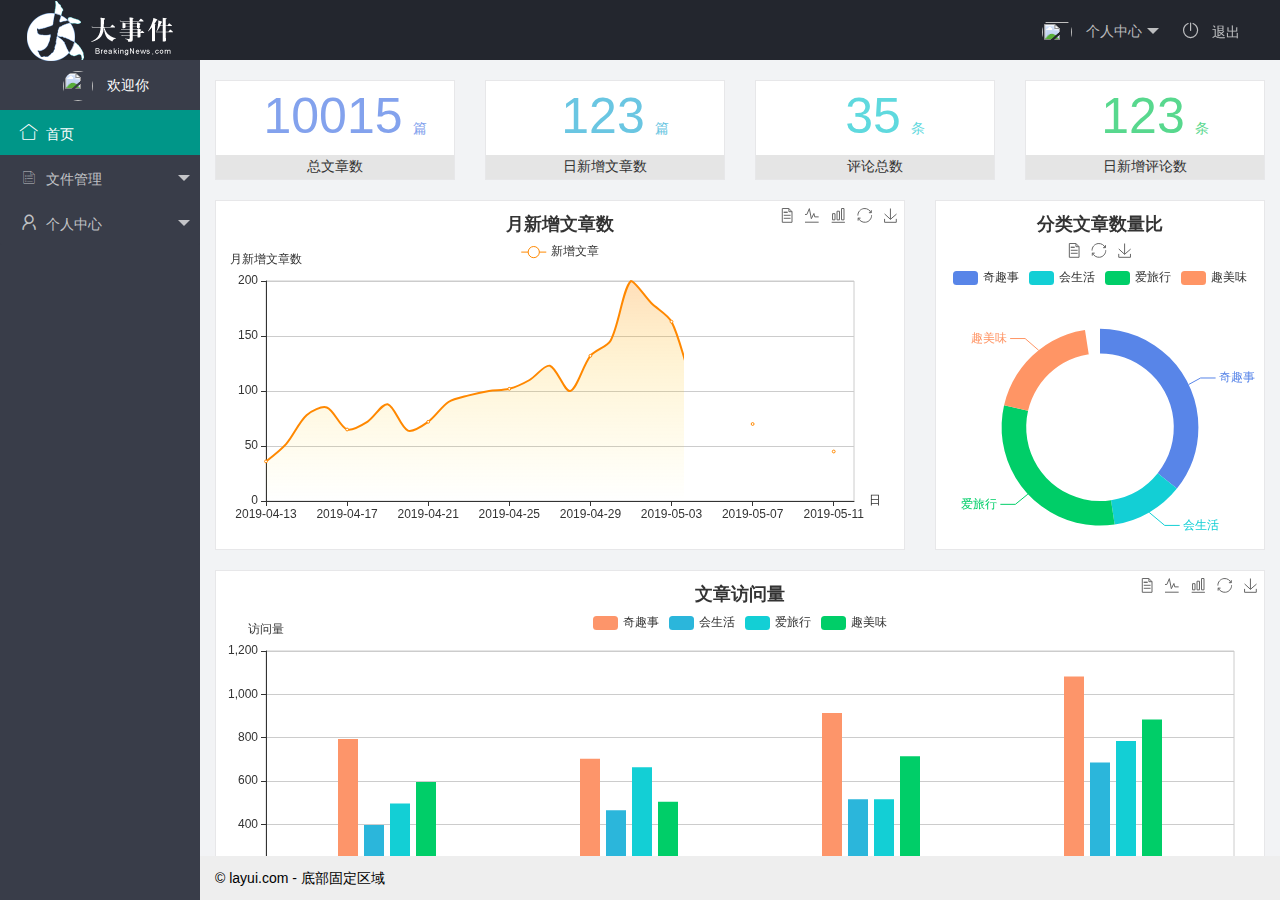
==== commit 495fb032: "完成了后台首页布局" ====
--- a/index.html
+++ b/index.html
@@ -8,6 +8,7 @@
     />
     <title>layout 后台大布局 - Layui</title>
     <link rel="stylesheet" href="/assets/lib/layui/css/layui.css" />
+    <link rel="stylesheet" href="/assets/css/index.css" />
   </head>
   <body class="layui-layout-body">
     <div class="layui-layout layui-layout-admin">
@@ -19,6 +20,7 @@
         <ul class="layui-nav layui-layout-right">
           <li class="layui-nav-item">
             <a href="javascript:;">
+              <span class="text-img">L</span>
               <img src="http://t.cn/RCzsdCq" class="layui-nav-img" />
               个人中心
             </a>
@@ -28,21 +30,32 @@
               <dd><a href="">重置密码</a></dd>
             </dl>
           </li>
-          <li class="layui-nav-item"><a href="">退出</a></li>
+          <li class="layui-nav-item">
+            <a href=""><i class="layui-icon layui-icon-logout"></i> 退出</a>
+          </li>
         </ul>
       </div>
 
       <div class="layui-side layui-bg-black">
         <div class="layui-side-scroll">
+          <a class="left-username" href="javascript:;">
+            <span class="text-img">L</span>
+            <img src="http://t.cn/RCzsdCq" class="layui-nav-img" />
+            <span class="welcome">欢迎你&nbsp;&nbsp;</span>
+          </a>
           <!-- 左侧导航区域（可配合layui已有的垂直导航） -->
           <ul
             class="layui-nav layui-nav-tree"
             lay-shrink="all"
             lay-filter="test"
           >
-            <li class="layui-nav-item layui-this"><a href="">首页</a></li>
+            <li class="layui-nav-item layui-this">
+              <a href=""><i class="layui-icon layui-icon-home"></i>首页</a>
+            </li>
             <li class="layui-nav-item">
-              <a class="" href="javascript:;">文件管理</a>
+              <a class="" href="javascript:;"
+                ><i class="layui-icon layui-icon-list"></i>文件管理</a
+              >
               <dl class="layui-nav-child">
                 <dd><a href="javascript:;">列表一</a></dd>
                 <dd><a href="javascript:;">列表二</a></dd>
@@ -51,9 +64,11 @@
               </dl>
             </li>
             <li class="layui-nav-item">
-              <a href="javascript:;">个人中心</a>
+              <a href="javascript:;"
+                ><i class="layui-icon layui-icon-username"></i>个人中心</a
+              >
               <dl class="layui-nav-child">
-                <dd><a href="javascript:;">列表一</a></dd>
+                <dd><a href="/text.html" target="fm">列表一</a></dd>
                 <dd><a href="javascript:;">列表二</a></dd>
                 <dd><a href="">超链接</a></dd>
               </dl>
@@ -64,7 +79,8 @@
 
       <div class="layui-body">
         <!-- 内容主体区域 -->
-        <div style="padding: 15px;">内容主体区域</div>
+        <!-- <div style="padding: 15px;">内容主体区域</div> -->
+        <iframe src="/home/dashboard.html" frameborder="0" name="fm"></iframe>
       </div>
 
       <div class="layui-footer">
@@ -73,6 +89,7 @@
       </div>
     </div>
     <script src="/assets/lib/layui/layui.all.js"></script>
+    <script src="/assets/js/index.js"></script>
     <script>
       //JavaScript代码区域
       layui.use('element', function () {
--- a/assets/css/index.css
+++ b/assets/css/index.css
@@ -0,0 +1,35 @@
+.layui-icon {
+  font-size: 18px;
+  margin-right: 8px;
+}
+/* 头像调整 */
+.text-img {
+  display: inline-block;
+  width: 32px;
+  height: 32px;
+  line-height: 32px;
+  text-align: center;
+  background-color: #419488;
+  border-radius: 50%;
+  font-size: 20px;
+  /* 默认隐藏字体头像 */
+
+  display: none;
+}
+/* 单独调整左侧 */
+.left-username {
+  display: block;
+  height: 50px;
+  text-align: center;
+  line-height: 50px;
+  color: #fff;
+}
+/* 去掉iframe滚动条 */
+.layui-body {
+  overflow: hidden;
+}
+/* 调整iframe尺寸 */
+iframe {
+  width: 100%;
+  height: 100%;
+}
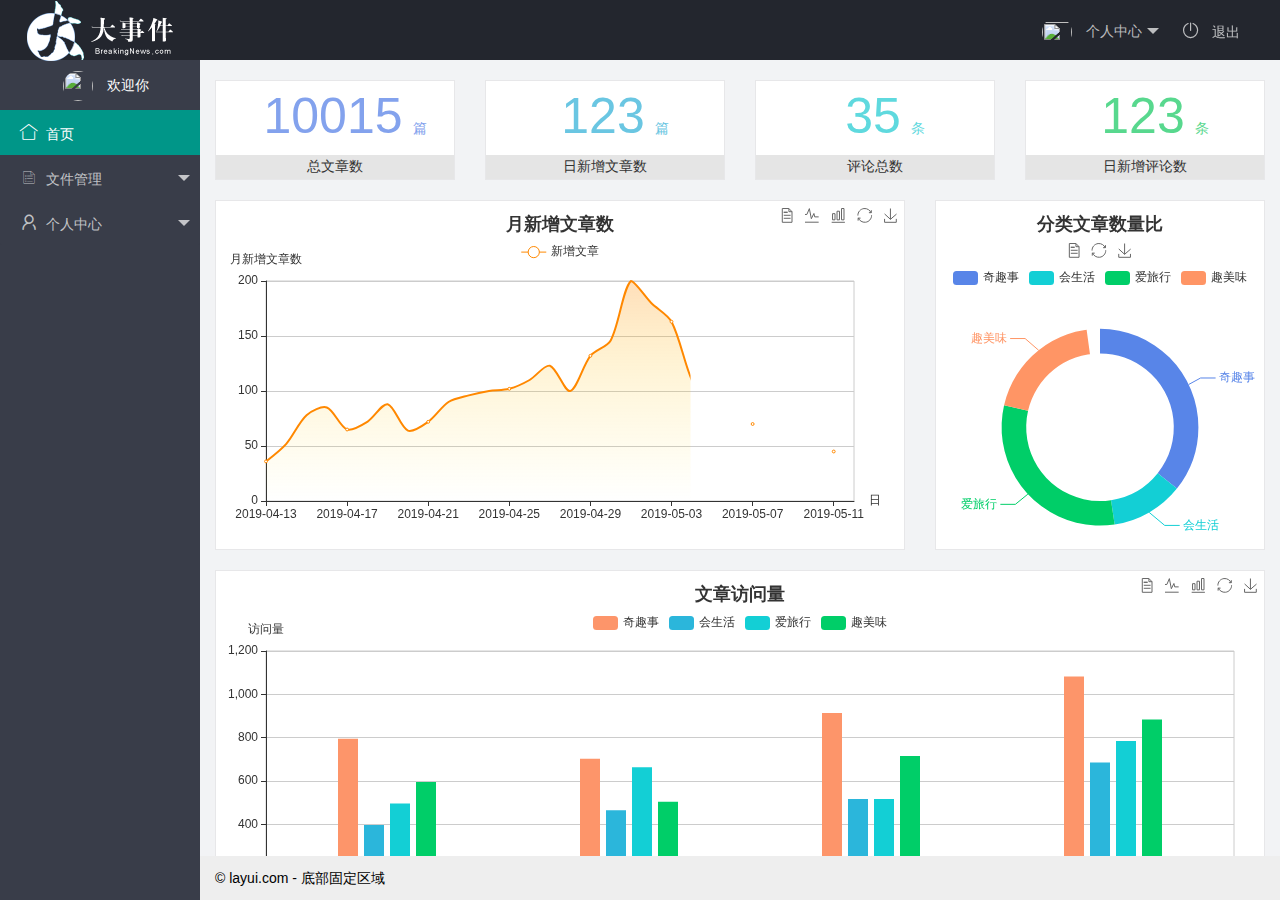
==== commit bb6b5ce5: "完成了退出功能" ====
--- a/index.html
+++ b/index.html
@@ -31,7 +31,9 @@
             </dl>
           </li>
           <li class="layui-nav-item">
-            <a href=""><i class="layui-icon layui-icon-logout"></i> 退出</a>
+            <a href="javascript:;" id="logout"
+              ><i class="layui-icon layui-icon-logout"></i> 退出</a
+            >
           </li>
         </ul>
       </div>
@@ -39,7 +41,7 @@
       <div class="layui-side layui-bg-black">
         <div class="layui-side-scroll">
           <a class="left-username" href="javascript:;">
-            <span class="text-img">L</span>
+            <span class="text-img"></span>
             <img src="http://t.cn/RCzsdCq" class="layui-nav-img" />
             <span class="welcome">欢迎你&nbsp;&nbsp;</span>
           </a>
@@ -89,6 +91,7 @@
       </div>
     </div>
     <script src="/assets/lib/layui/layui.all.js"></script>
+    <script src="/assets/lib/jquery.js"></script>
     <script src="/assets/js/index.js"></script>
     <script>
       //JavaScript代码区域
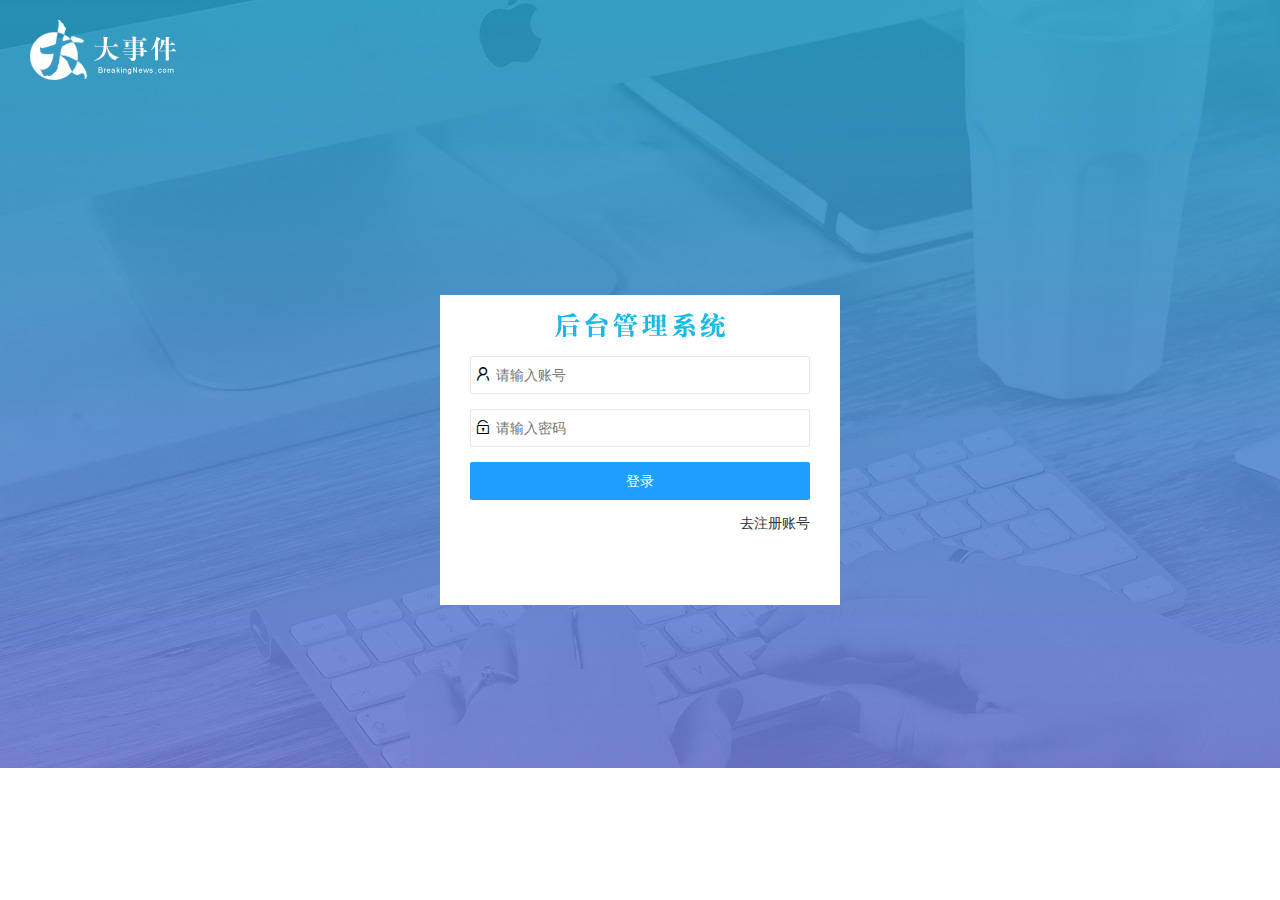
==== commit 48024bab: "补全了退出功能的漏洞" ====
--- a/index.html
+++ b/index.html
@@ -1,3 +1,8 @@
+<script>
+  if (!localStorage.getItem('token')) {
+    location.href = '/login.html';
+  }
+</script>
 <!DOCTYPE html>
 <html>
   <head>
